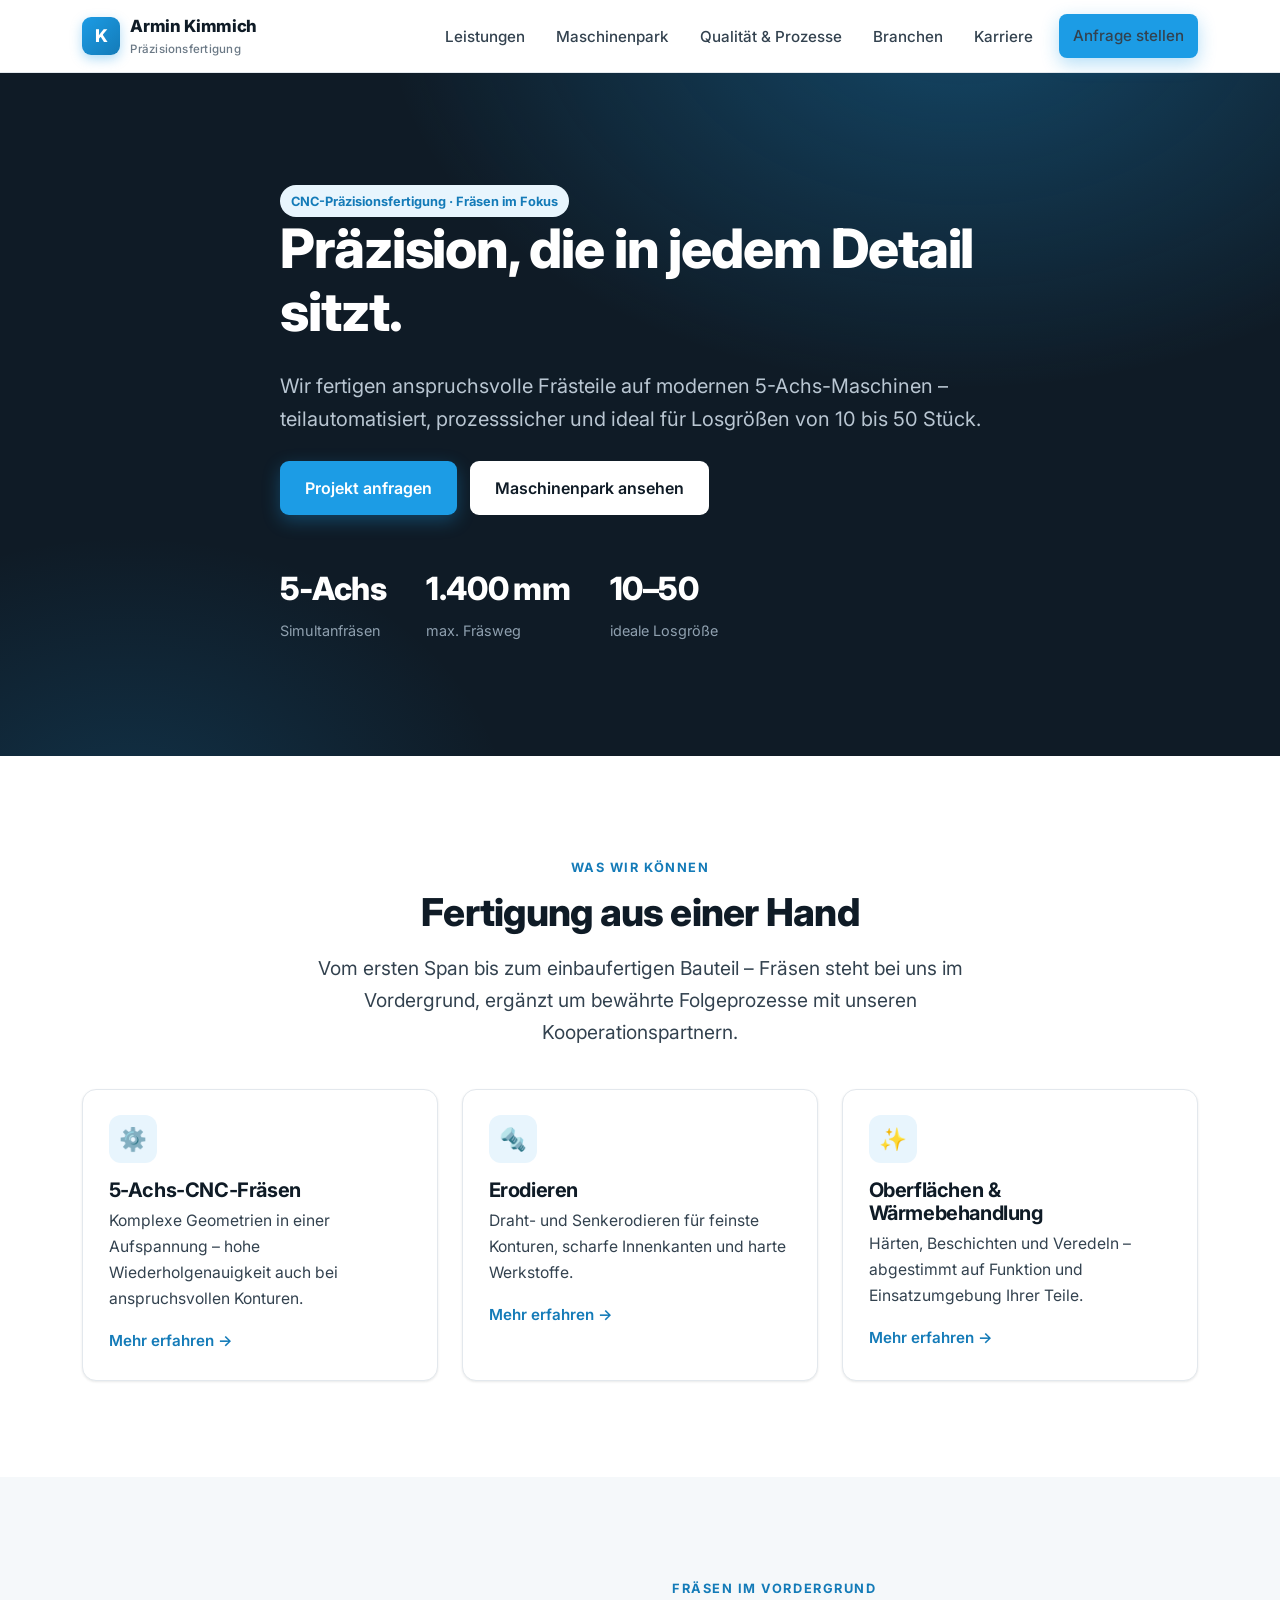
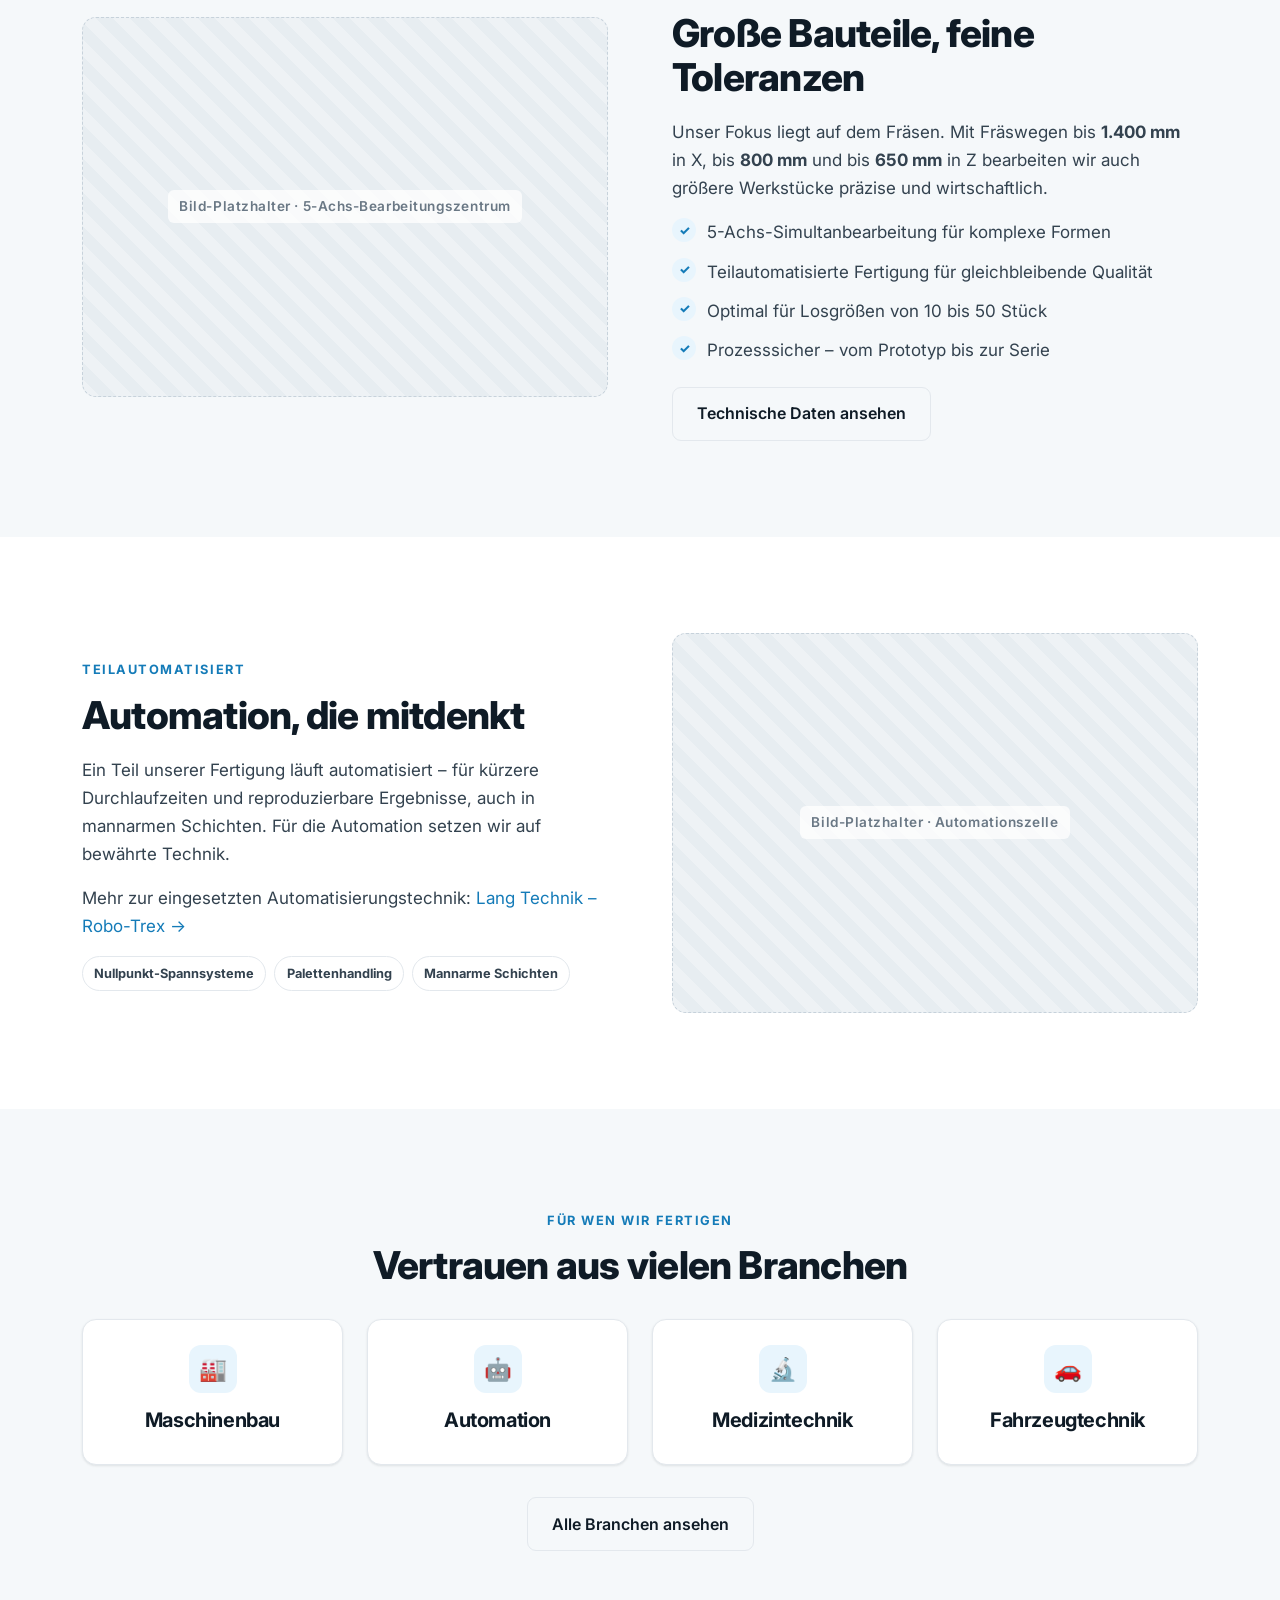
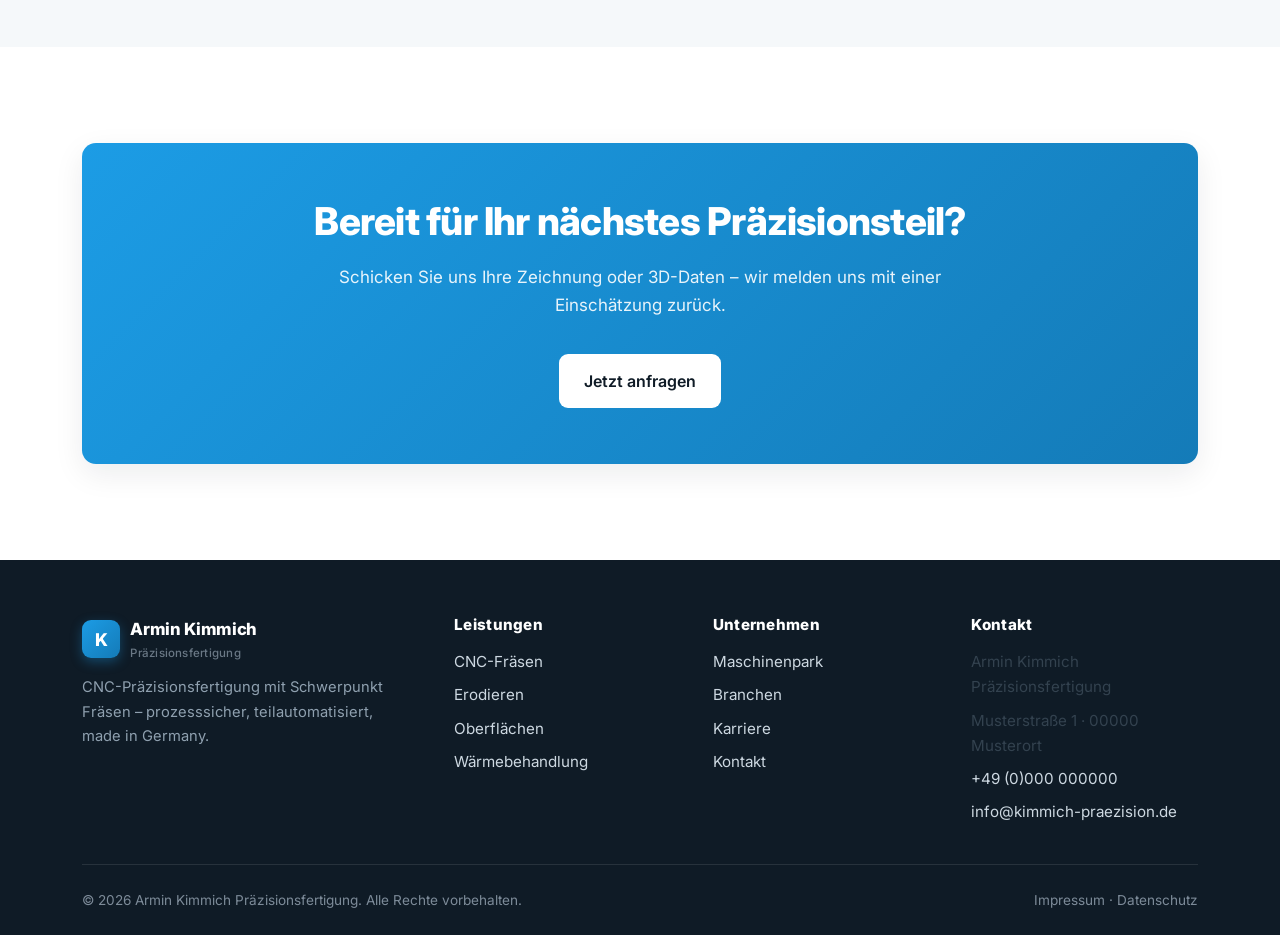
==== index.html @ 7bdef5e3 "Website Armin Kimmich Präzisionsfertigung: initiale statische Seite - 7 Seiten: Start, Leistungen, M" ====
<!DOCTYPE html>
<html lang="de">
<head>
  <meta charset="UTF-8" />
  <meta name="viewport" content="width=device-width, initial-scale=1" />
  <title>Armin Kimmich Präzisionsfertigung – CNC-Fräsen & Präzisionsteile</title>
  <meta name="description" content="Armin Kimmich Präzisionsfertigung: 5-Achs-CNC-Fräsen, Erodieren, Oberflächen- und Wärmebehandlung. Präzisionsteile in Losgrößen 10–50, teilautomatisiert gefertigt." />
  <link rel="icon" href="assets/favicon.svg" type="image/svg+xml" />
  <link rel="stylesheet" href="css/style.css" />
</head>
<body>
  <!-- HEADER -->
  <header class="site-header">
    <div class="container nav">
      <a class="brand" href="index.html">
        <span class="brand__mark">K</span>
        <span>Armin Kimmich
          <span class="brand__sub">Präzisionsfertigung</span>
        </span>
      </a>
      <button class="nav__toggle" aria-label="Menü" aria-expanded="false" aria-controls="nav-links">
        <span></span><span></span><span></span>
      </button>
      <ul class="nav__links" id="nav-links">
        <li><a href="leistungen.html">Leistungen</a></li>
        <li><a href="maschinenpark.html">Maschinenpark</a></li>
        <li><a href="qualitaet-prozesse.html">Qualität & Prozesse</a></li>
        <li><a href="branchen.html">Branchen</a></li>
        <li><a href="karriere.html">Karriere</a></li>
        <li class="nav__cta"><a class="btn btn--primary" href="kontakt.html">Anfrage stellen</a></li>
      </ul>
    </div>
  </header>

  <!-- HERO -->
  <section class="hero">
    <div class="container hero__inner">
      <span class="pill">CNC-Präzisionsfertigung · Fräsen im Fokus</span>
      <h1>Präzision, die in jedem Detail sitzt.</h1>
      <p>Wir fertigen anspruchsvolle Frästeile auf modernen 5-Achs-Maschinen –
         teilautomatisiert, prozesssicher und ideal für Losgrößen von 10 bis 50 Stück.</p>
      <div class="hero__actions">
        <a class="btn btn--primary" href="kontakt.html">Projekt anfragen</a>
        <a class="btn btn--light" href="maschinenpark.html">Maschinenpark ansehen</a>
      </div>
      <div class="hero__stats">
        <div class="hero__stat"><b>5-Achs</b><span>Simultanfräsen</span></div>
        <div class="hero__stat"><b>1.400&nbsp;mm</b><span>max. Fräsweg</span></div>
        <div class="hero__stat"><b>10–50</b><span>ideale Losgröße</span></div>
      </div>
    </div>
  </section>

  <!-- LEISTUNGEN -->
  <section class="section">
    <div class="container">
      <div class="center reveal">
        <span class="eyebrow">Was wir können</span>
        <h2>Fertigung aus einer Hand</h2>
        <p class="lead">Vom ersten Span bis zum einbaufertigen Bauteil – Fräsen steht bei uns
           im Vordergrund, ergänzt um bewährte Folgeprozesse mit unseren Kooperationspartnern.</p>
      </div>
      <div class="grid grid--3" style="margin-top:2.5rem">
        <article class="card reveal">
          <div class="card__icon">⚙️</div>
          <h3>5-Achs-CNC-Fräsen</h3>
          <p>Komplexe Geometrien in einer Aufspannung – hohe Wiederholgenauigkeit auch bei anspruchsvollen Konturen.</p>
          <a class="card__link" href="leistungen.html">Mehr erfahren →</a>
        </article>
        <article class="card reveal">
          <div class="card__icon">🔩</div>
          <h3>Erodieren</h3>
          <p>Draht- und Senkerodieren für feinste Konturen, scharfe Innenkanten und harte Werkstoffe.</p>
          <a class="card__link" href="leistungen.html">Mehr erfahren →</a>
        </article>
        <article class="card reveal">
          <div class="card__icon">✨</div>
          <h3>Oberflächen & Wärmebehandlung</h3>
          <p>Härten, Beschichten und Veredeln – abgestimmt auf Funktion und Einsatzumgebung Ihrer Teile.</p>
          <a class="card__link" href="qualitaet-prozesse.html">Mehr erfahren →</a>
        </article>
      </div>
    </div>
  </section>

  <!-- SPLIT: Fräsen im Fokus -->
  <section class="section section--soft">
    <div class="container split">
      <div class="split__media reveal">
        <div class="ph ph--tall"><span>Bild-Platzhalter · 5-Achs-Bearbeitungszentrum</span></div>
      </div>
      <div class="reveal">
        <span class="eyebrow">Fräsen im Vordergrund</span>
        <h2>Große Bauteile, feine Toleranzen</h2>
        <p>Unser Fokus liegt auf dem Fräsen. Mit Fräswegen bis <strong>1.400&nbsp;mm</strong> in X,
           bis <strong>800&nbsp;mm</strong> und bis <strong>650&nbsp;mm</strong> in Z bearbeiten wir
           auch größere Werkstücke präzise und wirtschaftlich.</p>
        <ul class="checklist">
          <li>5-Achs-Simultanbearbeitung für komplexe Formen</li>
          <li>Teilautomatisierte Fertigung für gleichbleibende Qualität</li>
          <li>Optimal für Losgrößen von 10 bis 50 Stück</li>
          <li>Prozesssicher – vom Prototyp bis zur Serie</li>
        </ul>
        <a class="btn btn--ghost" href="maschinenpark.html" style="margin-top:1.4rem">Technische Daten ansehen</a>
      </div>
    </div>
  </section>

  <!-- AUTOMATISIERUNG -->
  <section class="section">
    <div class="container split split--reverse">
      <div class="split__media reveal">
        <div class="ph ph--tall"><span>Bild-Platzhalter · Automationszelle</span></div>
      </div>
      <div class="reveal">
        <span class="eyebrow">Teilautomatisiert</span>
        <h2>Automation, die mitdenkt</h2>
        <p>Ein Teil unserer Fertigung läuft automatisiert – für kürzere Durchlaufzeiten und
           reproduzierbare Ergebnisse, auch in mannarmen Schichten. Für die Automation setzen wir
           auf bewährte Technik.</p>
        <p>Mehr zur eingesetzten Automatisierungstechnik:
           <a href="https://www.lang-technik.de/" target="_blank" rel="noopener">Lang Technik – Robo-Trex →</a></p>
        <div class="taglist">
          <span class="pill">Nullpunkt-Spannsysteme</span>
          <span class="pill">Palettenhandling</span>
          <span class="pill">Mannarme Schichten</span>
        </div>
      </div>
    </div>
  </section>

  <!-- BRANCHEN TEASER -->
  <section class="section section--soft">
    <div class="container">
      <div class="center reveal">
        <span class="eyebrow">Für wen wir fertigen</span>
        <h2>Vertrauen aus vielen Branchen</h2>
      </div>
      <div class="grid grid--4" style="margin-top:2rem">
        <div class="card reveal center"><div class="card__icon" style="margin-inline:auto">🏭</div><h3>Maschinenbau</h3></div>
        <div class="card reveal center"><div class="card__icon" style="margin-inline:auto">🤖</div><h3>Automation</h3></div>
        <div class="card reveal center"><div class="card__icon" style="margin-inline:auto">🔬</div><h3>Medizintechnik</h3></div>
        <div class="card reveal center"><div class="card__icon" style="margin-inline:auto">🚗</div><h3>Fahrzeugtechnik</h3></div>
      </div>
      <div class="center" style="margin-top:2rem">
        <a class="btn btn--ghost" href="branchen.html">Alle Branchen ansehen</a>
      </div>
    </div>
  </section>

  <!-- CTA -->
  <section class="section">
    <div class="container">
      <div class="cta reveal">
        <h2>Bereit für Ihr nächstes Präzisionsteil?</h2>
        <p>Schicken Sie uns Ihre Zeichnung oder 3D-Daten – wir melden uns mit einer Einschätzung zurück.</p>
        <a class="btn btn--light" href="kontakt.html">Jetzt anfragen</a>
      </div>
    </div>
  </section>

  <!-- FOOTER -->
  <footer class="site-footer">
    <div class="container">
      <div class="footer__grid">
        <div class="footer__brand">
          <a class="brand" href="index.html">
            <span class="brand__mark">K</span>
            <span>Armin Kimmich<span class="brand__sub">Präzisionsfertigung</span></span>
          </a>
          <p>CNC-Präzisionsfertigung mit Schwerpunkt Fräsen – prozesssicher, teilautomatisiert, made in Germany.</p>
        </div>
        <div>
          <h4>Leistungen</h4>
          <ul>
            <li><a href="leistungen.html">CNC-Fräsen</a></li>
            <li><a href="leistungen.html">Erodieren</a></li>
            <li><a href="qualitaet-prozesse.html">Oberflächen</a></li>
            <li><a href="qualitaet-prozesse.html">Wärmebehandlung</a></li>
          </ul>
        </div>
        <div>
          <h4>Unternehmen</h4>
          <ul>
            <li><a href="maschinenpark.html">Maschinenpark</a></li>
            <li><a href="branchen.html">Branchen</a></li>
            <li><a href="karriere.html">Karriere</a></li>
            <li><a href="kontakt.html">Kontakt</a></li>
          </ul>
        </div>
        <div>
          <h4>Kontakt</h4>
          <ul>
            <li>Armin Kimmich Präzisionsfertigung</li>
            <li>Musterstraße 1 · 00000 Musterort</li>
            <li><a href="tel:+490000000000">+49 (0)000 000000</a></li>
            <li><a href="mailto:info@kimmich-praezision.de">info@kimmich-praezision.de</a></li>
          </ul>
        </div>
      </div>
      <div class="footer__bottom">
        <span>© <span data-year>2026</span> Armin Kimmich Präzisionsfertigung. Alle Rechte vorbehalten.</span>
        <span><a href="#">Impressum</a> · <a href="#">Datenschutz</a></span>
      </div>
    </div>
  </footer>

  <script src="js/main.js"></script>
</body>
</html>
---- css/style.css ----
/* ==========================================================================
   Armin Kimmich Präzisionsfertigung – Design System
   Schrift: Inter · Akzent: #1c9ce5
   ========================================================================== */

/* ---- Fonts (Inter, self-hosted fallback to system) ---------------------- */
@import url('https://fonts.googleapis.com/css2?family=Inter:wght@400;500;600;700;800&display=swap');

/* ---- Design Tokens ------------------------------------------------------ */
:root {
  --accent: #1c9ce5;
  --accent-dark: #147bb8;
  --accent-light: #e8f5fd;

  --ink: #0f1b26;
  --ink-2: #33424f;
  --muted: #6a7885;
  --line: #e3e8ed;
  --bg: #ffffff;
  --bg-soft: #f5f8fa;
  --bg-dark: #0f1b26;

  --radius: 14px;
  --radius-sm: 9px;
  --shadow-sm: 0 1px 3px rgba(15, 27, 38, .06), 0 1px 2px rgba(15, 27, 38, .04);
  --shadow: 0 10px 30px rgba(15, 27, 38, .08);
  --shadow-lg: 0 24px 60px rgba(15, 27, 38, .12);

  --container: 1180px;
  --gap: clamp(1rem, 3vw, 2rem);

  --font: 'Inter', -apple-system, BlinkMacSystemFont, 'Segoe UI', Roboto, Helvetica, Arial, sans-serif;
}

/* ---- Reset -------------------------------------------------------------- */
*, *::before, *::after { box-sizing: border-box; }
html { scroll-behavior: smooth; -webkit-text-size-adjust: 100%; }
body {
  margin: 0;
  font-family: var(--font);
  color: var(--ink);
  background: var(--bg);
  line-height: 1.65;
  font-size: 17px;
  -webkit-font-smoothing: antialiased;
  text-rendering: optimizeLegibility;
}
img { max-width: 100%; display: block; }
a { color: var(--accent-dark); text-decoration: none; }
a:hover { text-decoration: underline; }
h1, h2, h3, h4 { line-height: 1.15; color: var(--ink); font-weight: 800; letter-spacing: -.02em; margin: 0 0 .5em; }
h1 { font-size: clamp(2.1rem, 5vw, 3.4rem); }
h2 { font-size: clamp(1.6rem, 3.5vw, 2.4rem); }
h3 { font-size: 1.25rem; font-weight: 700; }
p { margin: 0 0 1rem; color: var(--ink-2); }
ul, ol { color: var(--ink-2); }

/* ---- Layout helpers ----------------------------------------------------- */
.container { width: 100%; max-width: var(--container); margin-inline: auto; padding-inline: var(--gap); }
.section { padding: clamp(3.5rem, 8vw, 6rem) 0; }
.section--soft { background: var(--bg-soft); }
.section--dark { background: var(--bg-dark); color: #dbe4ec; }
.section--dark h1, .section--dark h2, .section--dark h3 { color: #fff; }
.section--dark p { color: #a9b7c4; }

.eyebrow {
  display: inline-block;
  font-size: .8rem;
  font-weight: 700;
  letter-spacing: .12em;
  text-transform: uppercase;
  color: var(--accent-dark);
  margin-bottom: .75rem;
}
.section--dark .eyebrow { color: var(--accent); }

.lead { font-size: 1.2rem; color: var(--ink-2); max-width: 60ch; }
.center { text-align: center; }
.center .lead { margin-inline: auto; }
.mt-0 { margin-top: 0; } .mb-0 { margin-bottom: 0; }

/* ---- Buttons ------------------------------------------------------------ */
.btn {
  display: inline-flex; align-items: center; gap: .5rem;
  font-weight: 600; font-size: 1rem;
  padding: .8rem 1.5rem; border-radius: var(--radius-sm);
  border: 1.5px solid transparent; cursor: pointer;
  transition: transform .15s ease, box-shadow .2s ease, background .2s ease;
  text-decoration: none;
}
.btn:hover { text-decoration: none; transform: translateY(-1px); }
.btn--primary { background: var(--accent); color: #fff; box-shadow: 0 6px 18px rgba(28,156,229,.32); }
.btn--primary:hover { background: var(--accent-dark); color: #fff; }
.btn--ghost { background: transparent; color: var(--ink); border-color: var(--line); }
.btn--ghost:hover { border-color: var(--accent); color: var(--accent-dark); }
.btn--light { background: #fff; color: var(--ink); }
.btn--light:hover { background: var(--accent-light); color: var(--accent-dark); }

/* ---- Header / Nav ------------------------------------------------------- */
.site-header {
  position: sticky; top: 0; z-index: 50;
  background: rgba(255,255,255,.88);
  backdrop-filter: saturate(180%) blur(12px);
  border-bottom: 1px solid var(--line);
}
.nav { display: flex; align-items: center; justify-content: space-between; height: 72px; }
.brand { display: flex; align-items: center; gap: .65rem; font-weight: 800; font-size: 1.05rem; color: var(--ink); letter-spacing: -.02em; }
.brand:hover { text-decoration: none; }
.brand__mark {
  width: 38px; height: 38px; border-radius: 9px;
  background: linear-gradient(135deg, var(--accent), var(--accent-dark));
  display: grid; place-items: center; color: #fff; font-weight: 800; font-size: 1.1rem;
  box-shadow: 0 4px 12px rgba(28,156,229,.35);
}
.brand__sub { display: block; font-size: .72rem; font-weight: 500; color: var(--muted); letter-spacing: .02em; }

.nav__links { display: flex; align-items: center; gap: .35rem; list-style: none; margin: 0; padding: 0; }
.nav__links a {
  color: var(--ink-2); font-weight: 500; font-size: .95rem;
  padding: .5rem .8rem; border-radius: 8px; transition: background .15s, color .15s;
}
.nav__links a:hover, .nav__links a.is-active { color: var(--accent-dark); background: var(--accent-light); text-decoration: none; }
.nav__cta { margin-left: .5rem; }

.nav__toggle {
  display: none; background: none; border: 0; cursor: pointer; padding: .5rem;
  width: 44px; height: 44px; border-radius: 8px;
}
.nav__toggle span { display: block; width: 22px; height: 2px; background: var(--ink); margin: 4px auto; transition: .25s; border-radius: 2px; }
.nav__toggle[aria-expanded="true"] span:nth-child(1) { transform: translateY(6px) rotate(45deg); }
.nav__toggle[aria-expanded="true"] span:nth-child(2) { opacity: 0; }
.nav__toggle[aria-expanded="true"] span:nth-child(3) { transform: translateY(-6px) rotate(-45deg); }

@media (max-width: 900px) {
  .nav__toggle { display: block; }
  .nav__links {
    position: absolute; top: 72px; left: 0; right: 0;
    flex-direction: column; align-items: stretch; gap: .1rem;
    background: #fff; border-bottom: 1px solid var(--line);
    padding: .75rem var(--gap) 1.25rem;
    box-shadow: var(--shadow);
    transform: translateY(-8px); opacity: 0; pointer-events: none; transition: .2s;
  }
  .nav__links.is-open { transform: none; opacity: 1; pointer-events: auto; }
  .nav__links a { padding: .8rem .8rem; font-size: 1.05rem; }
  .nav__cta { margin: .5rem 0 0; }
  .nav__cta .btn { width: 100%; justify-content: center; }
}

/* ---- Hero --------------------------------------------------------------- */
.hero { position: relative; overflow: hidden; background: var(--bg-dark); color: #fff; }
.hero::before {
  content: ""; position: absolute; inset: 0;
  background:
    radial-gradient(60rem 40rem at 75% -10%, rgba(28,156,229,.35), transparent 60%),
    radial-gradient(40rem 30rem at 10% 110%, rgba(28,156,229,.18), transparent 60%);
}
.hero__inner { position: relative; padding: clamp(4rem, 10vw, 7rem) 0; max-width: 720px; }
.hero h1 { color: #fff; }
.hero p { color: #b9c6d2; font-size: 1.25rem; }
.hero__actions { display: flex; flex-wrap: wrap; gap: .8rem; margin-top: 1.6rem; }
.hero__stats { display: flex; flex-wrap: wrap; gap: 2.5rem; margin-top: 3rem; }
.hero__stat b { display: block; font-size: 2rem; color: #fff; font-weight: 800; letter-spacing: -.02em; }
.hero__stat span { color: #8fa0af; font-size: .9rem; }

/* ---- Grid & Cards ------------------------------------------------------- */
.grid { display: grid; gap: 1.5rem; }
.grid--2 { grid-template-columns: repeat(2, 1fr); }
.grid--3 { grid-template-columns: repeat(3, 1fr); }
.grid--4 { grid-template-columns: repeat(4, 1fr); }
@media (max-width: 900px) { .grid--3, .grid--4 { grid-template-columns: repeat(2, 1fr); } }
@media (max-width: 620px) { .grid--2, .grid--3, .grid--4 { grid-template-columns: 1fr; } }

.card {
  background: #fff; border: 1px solid var(--line); border-radius: var(--radius);
  padding: 1.6rem; box-shadow: var(--shadow-sm);
  transition: transform .18s ease, box-shadow .2s ease, border-color .2s;
}
.card:hover { transform: translateY(-3px); box-shadow: var(--shadow); border-color: #d3dbe2; }
.card__icon {
  width: 48px; height: 48px; border-radius: 12px; margin-bottom: 1rem;
  background: var(--accent-light); color: var(--accent-dark);
  display: grid; place-items: center; font-size: 1.4rem;
}
.card h3 { margin-bottom: .4rem; }
.card p { margin-bottom: 0; font-size: .98rem; }
.card__link { display: inline-flex; align-items: center; gap: .35rem; margin-top: 1rem; font-weight: 600; font-size: .95rem; }

/* ---- Feature split ------------------------------------------------------ */
.split { display: grid; grid-template-columns: 1fr 1fr; gap: clamp(2rem, 5vw, 4rem); align-items: center; }
.split--reverse .split__media { order: 2; }
@media (max-width: 820px) { .split { grid-template-columns: 1fr; } .split--reverse .split__media { order: 0; } }

/* ---- Media placeholder (.ph) ------------------------------------------- */
.ph {
  position: relative; border-radius: var(--radius); overflow: hidden;
  background:
    repeating-linear-gradient(45deg, #eef2f5 0 12px, #e7edf1 12px 24px);
  border: 1px dashed #c7d2db;
  display: grid; place-items: center; min-height: 260px; color: var(--muted);
  font-size: .85rem; font-weight: 600; letter-spacing: .04em; text-align: center;
}
.ph--tall { min-height: 380px; }
.ph--wide { aspect-ratio: 16/9; min-height: 0; }
.ph span { background: rgba(255,255,255,.75); padding: .35rem .7rem; border-radius: 6px; }

/* ---- Spec table --------------------------------------------------------- */
.spec {
  width: 100%; border-collapse: collapse; background: #fff;
  border: 1px solid var(--line); border-radius: var(--radius); overflow: hidden;
  box-shadow: var(--shadow-sm);
}
.spec th, .spec td { text-align: left; padding: .95rem 1.2rem; border-bottom: 1px solid var(--line); }
.spec tr:last-child td { border-bottom: 0; }
.spec th { background: var(--bg-soft); font-weight: 700; color: var(--ink); width: 45%; }
.spec td { color: var(--ink-2); font-variant-numeric: tabular-nums; }

/* ---- Process steps ------------------------------------------------------ */
.steps { counter-reset: step; display: grid; gap: 1.2rem; }
.step {
  display: grid; grid-template-columns: auto 1fr; gap: 1.2rem; align-items: start;
  background: #fff; border: 1px solid var(--line); border-radius: var(--radius);
  padding: 1.4rem 1.6rem; box-shadow: var(--shadow-sm);
}
.step__num {
  counter-increment: step; width: 44px; height: 44px; border-radius: 50%;
  background: var(--accent); color: #fff; font-weight: 800; display: grid; place-items: center;
}
.step__num::before { content: counter(step, decimal-leading-zero); }
.step h3 { margin-bottom: .25rem; }
.step p { margin: 0; font-size: .98rem; }

/* ---- Badge / pill ------------------------------------------------------- */
.pill {
  display: inline-flex; align-items: center; gap: .4rem;
  background: var(--accent-light); color: var(--accent-dark);
  font-size: .8rem; font-weight: 700; padding: .35rem .7rem; border-radius: 999px;
}
.taglist { display: flex; flex-wrap: wrap; gap: .5rem; margin-top: 1rem; }
.taglist .pill { background: #fff; border: 1px solid var(--line); color: var(--ink-2); }

/* ---- CTA banner --------------------------------------------------------- */
.cta {
  background: linear-gradient(135deg, var(--accent), var(--accent-dark));
  color: #fff; border-radius: var(--radius); padding: clamp(2.2rem, 5vw, 3.5rem);
  text-align: center; box-shadow: var(--shadow);
}
.cta h2 { color: #fff; }
.cta p { color: rgba(255,255,255,.9); max-width: 55ch; margin-inline: auto; }
.cta .btn { margin-top: 1.2rem; }

/* ---- Forms -------------------------------------------------------------- */
.form { display: grid; gap: 1.1rem; }
.form__row { display: grid; grid-template-columns: 1fr 1fr; gap: 1.1rem; }
@media (max-width: 620px) { .form__row { grid-template-columns: 1fr; } }
.field { display: grid; gap: .4rem; }
.field label { font-weight: 600; font-size: .92rem; color: var(--ink); }
.field input, .field select, .field textarea {
  font: inherit; font-size: 1rem; color: var(--ink);
  padding: .8rem .9rem; border: 1.5px solid var(--line); border-radius: var(--radius-sm);
  background: #fff; transition: border-color .15s, box-shadow .15s; width: 100%;
}
.field textarea { resize: vertical; min-height: 130px; }
.field input:focus, .field select:focus, .field textarea:focus {
  outline: none; border-color: var(--accent); box-shadow: 0 0 0 3px rgba(28,156,229,.15);
}
.form__note { font-size: .85rem; color: var(--muted); }

/* ---- Contact info list -------------------------------------------------- */
.info { display: grid; gap: 1.3rem; }
.info__item { display: grid; grid-template-columns: auto 1fr; gap: 1rem; align-items: start; }
.info__item .card__icon { margin: 0; }
.info__item b { display: block; color: var(--ink); }
.info__item span { color: var(--ink-2); }

/* ---- Footer ------------------------------------------------------------- */
.site-footer { background: var(--bg-dark); color: #a9b7c4; padding: 3.5rem 0 1.5rem; }
.site-footer a { color: #cdd8e1; }
.site-footer a:hover { color: #fff; }
.footer__grid { display: grid; grid-template-columns: 1.5fr 1fr 1fr 1fr; gap: 2rem; }
@media (max-width: 820px) { .footer__grid { grid-template-columns: 1fr 1fr; } }
@media (max-width: 520px) { .footer__grid { grid-template-columns: 1fr; } }
.footer__grid h4 { color: #fff; font-size: .95rem; margin-bottom: 1rem; letter-spacing: .02em; }
.footer__grid ul { list-style: none; padding: 0; margin: 0; display: grid; gap: .5rem; font-size: .95rem; }
.footer__brand .brand { color: #fff; margin-bottom: .8rem; }
.footer__brand p { color: #8fa0af; font-size: .92rem; max-width: 34ch; }
.footer__bottom {
  margin-top: 2.5rem; padding-top: 1.5rem; border-top: 1px solid rgba(255,255,255,.1);
  display: flex; flex-wrap: wrap; gap: .5rem 1.5rem; justify-content: space-between;
  font-size: .85rem; color: #7d8b99;
}
.footer__bottom a { color: #7d8b99; }

/* ---- Reveal on scroll (nur wenn JS aktiv; sonst immer sichtbar) --------- */
.js .reveal { opacity: 0; transform: translateY(16px); transition: opacity .6s ease, transform .6s ease; }
.js .reveal.is-visible { opacity: 1; transform: none; }
@media (prefers-reduced-motion: reduce) {
  .js .reveal { opacity: 1; transform: none; transition: none; }
  html { scroll-behavior: auto; }
}

/* ---- Page hero (inner pages) ------------------------------------------- */
.page-hero { background: var(--bg-dark); color: #fff; position: relative; overflow: hidden; }
.page-hero::before {
  content: ""; position: absolute; inset: 0;
  background: radial-gradient(50rem 30rem at 80% -20%, rgba(28,156,229,.3), transparent 60%);
}
.page-hero__inner { position: relative; padding: clamp(3rem, 7vw, 5rem) 0; max-width: 720px; }
.page-hero h1 { color: #fff; }
.page-hero p { color: #b9c6d2; font-size: 1.15rem; margin-bottom: 0; }
.breadcrumb { font-size: .85rem; color: #8fa0af; margin-bottom: 1rem; }
.breadcrumb a { color: var(--accent); }

/* ---- Utility ------------------------------------------------------------ */
.stack > * + * { margin-top: 1rem; }
.checklist { list-style: none; padding: 0; margin: 1rem 0 0; display: grid; gap: .7rem; }
.checklist li { display: grid; grid-template-columns: auto 1fr; gap: .7rem; align-items: start; color: var(--ink-2); }
.checklist li::before {
  content: "✓"; color: var(--accent-dark); font-weight: 800;
  background: var(--accent-light); width: 24px; height: 24px; border-radius: 50%;
  display: grid; place-items: center; font-size: .8rem;
}
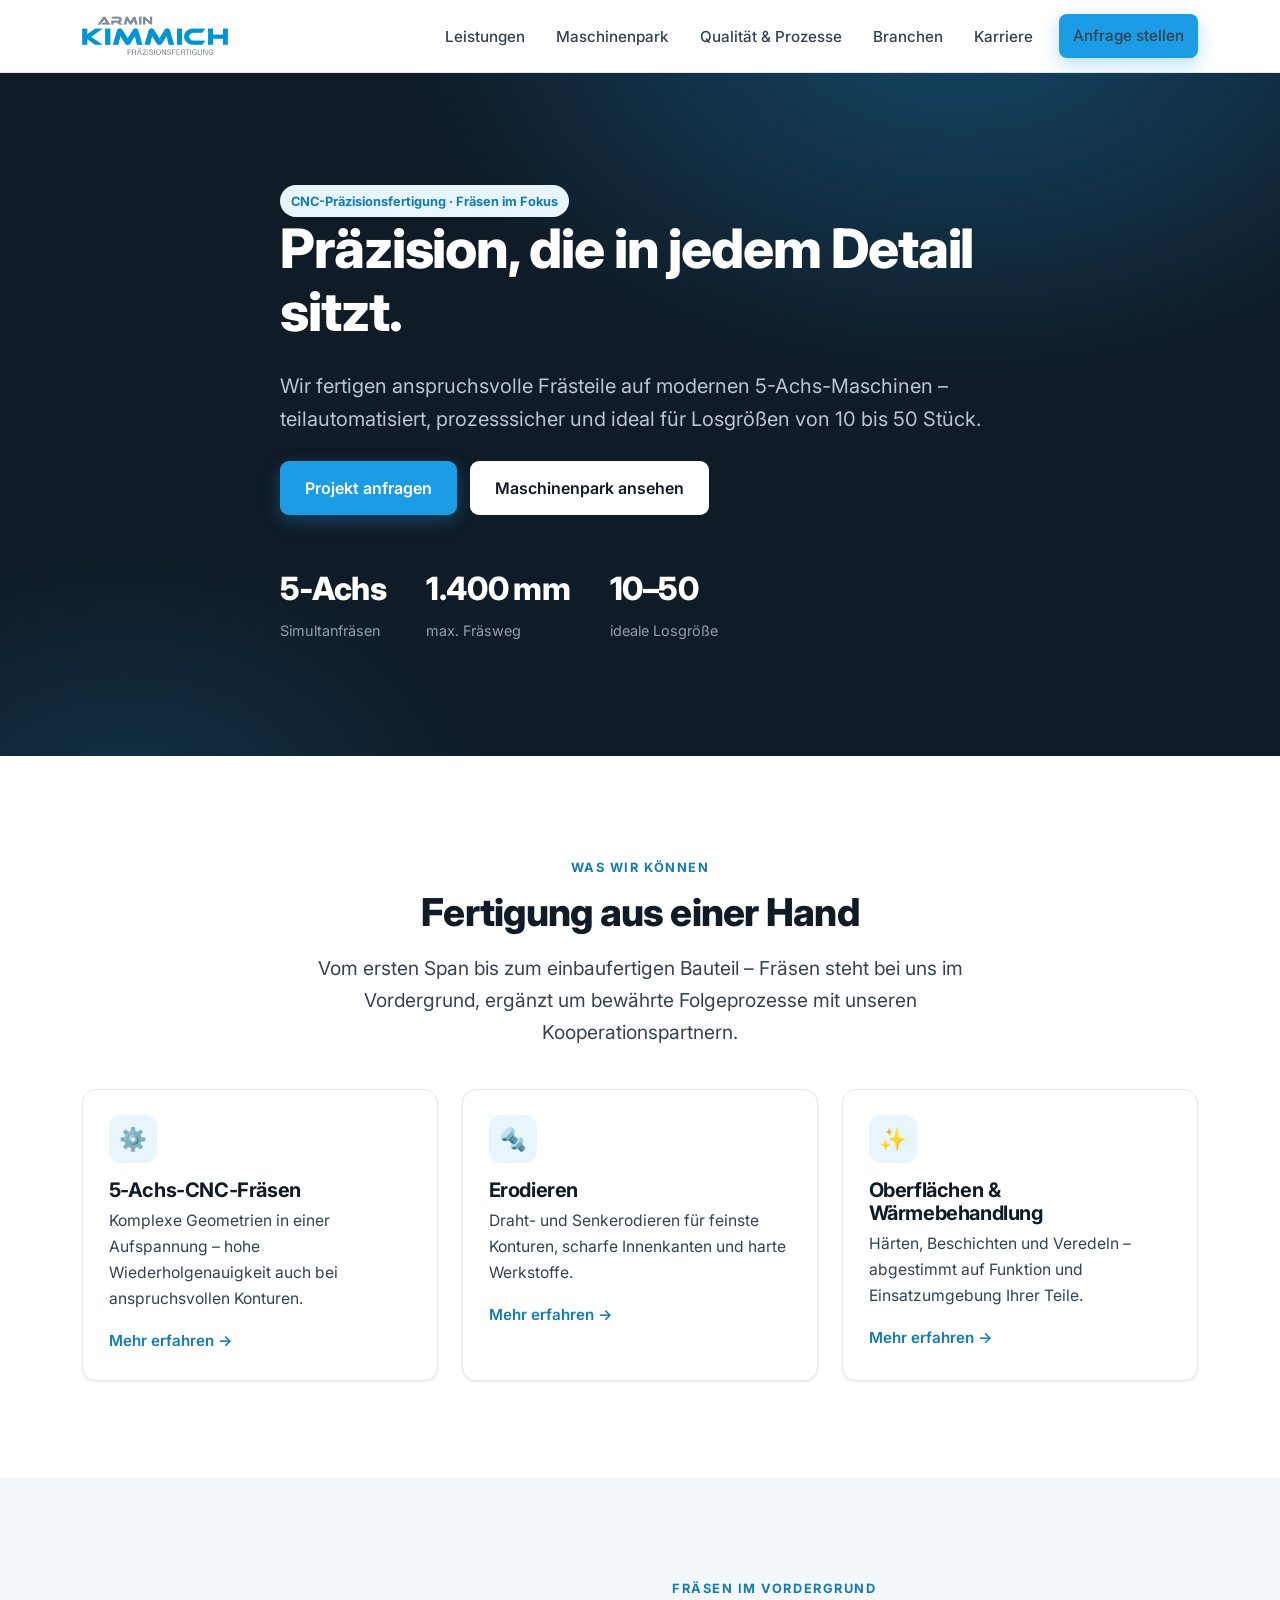
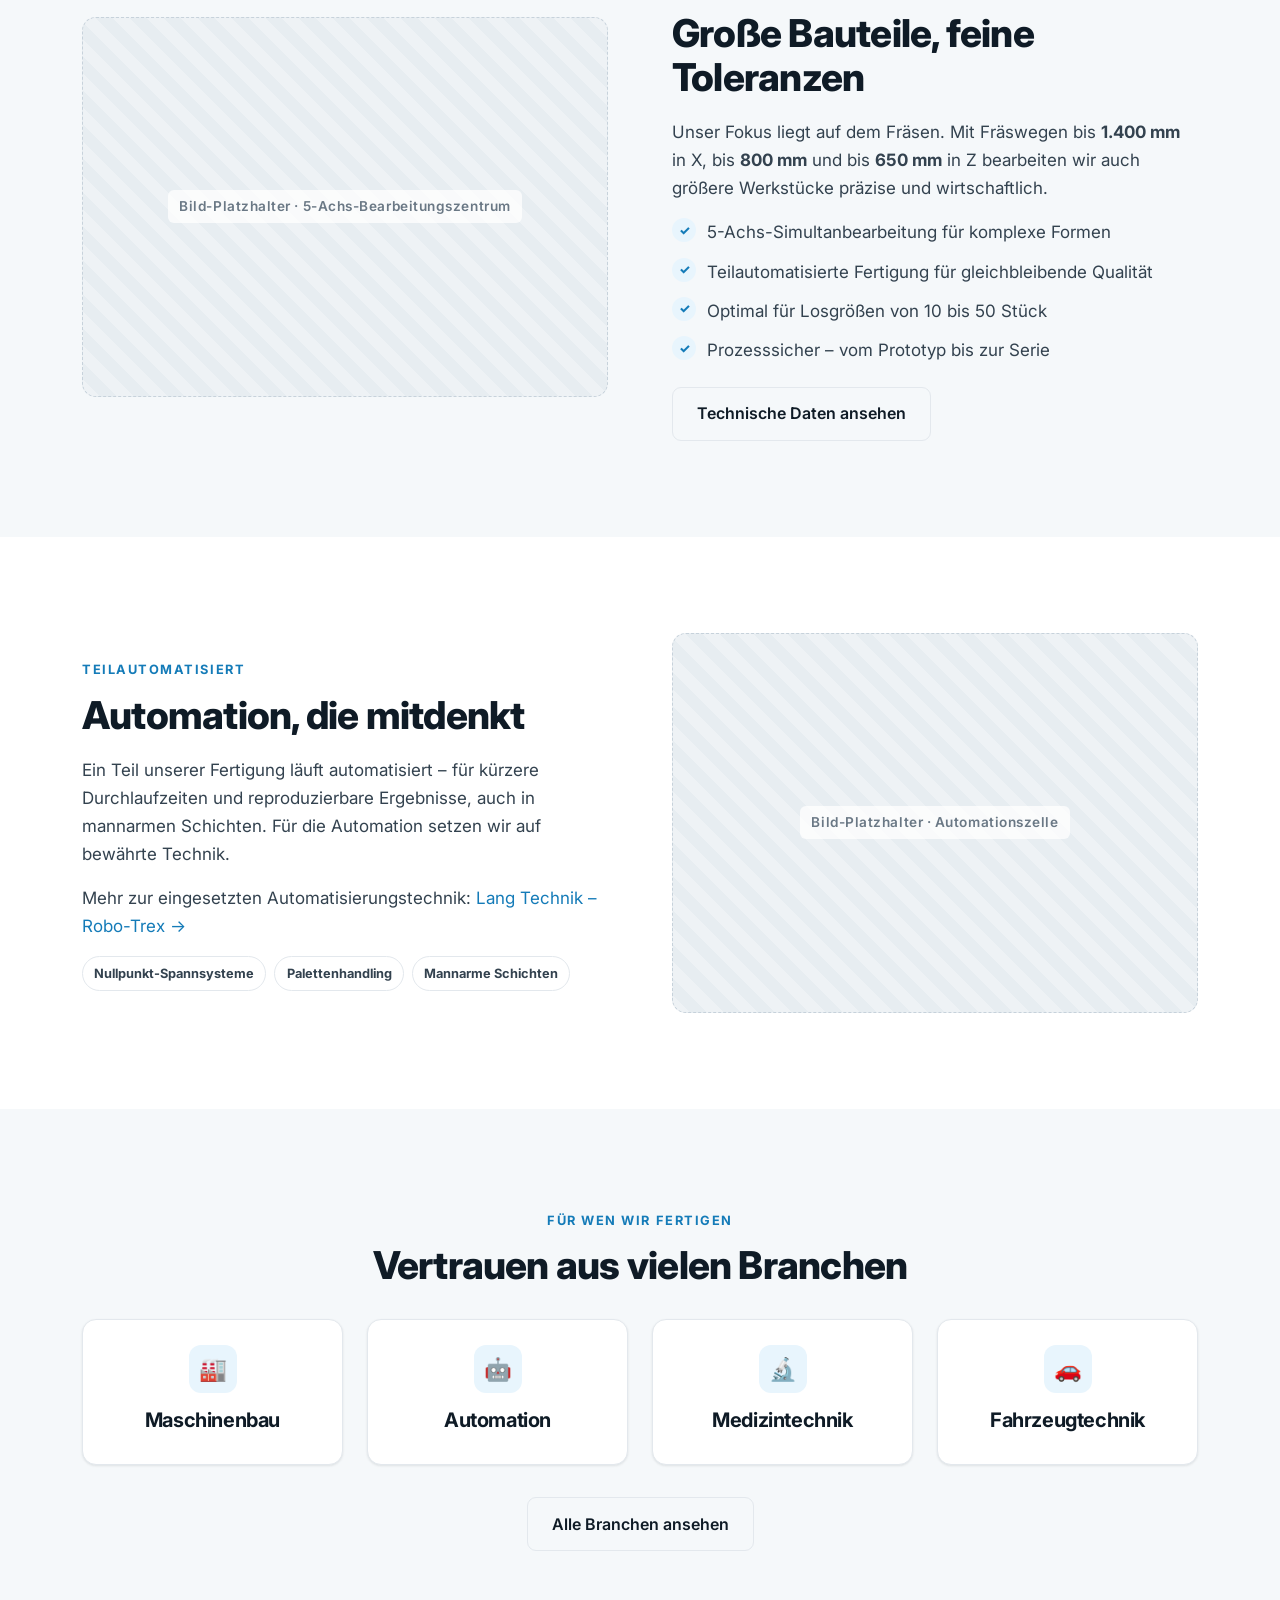
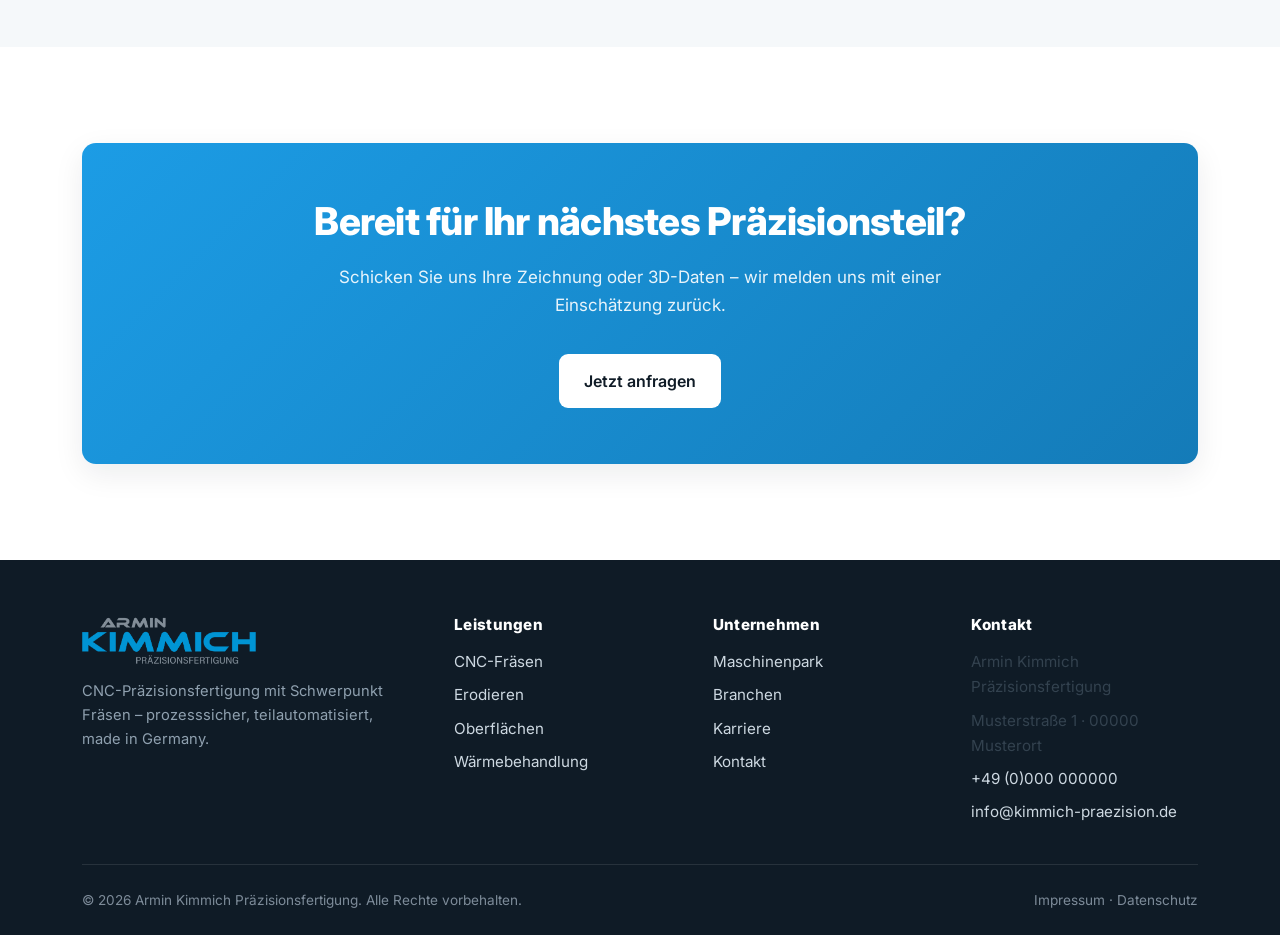
==== commit 1a88314a: "Logo in Header und Footer aller Seiten einbinden - Web-Logo (logo_kimmich_transparent_web_567x162pix" ====
--- a/index.html
+++ b/index.html
@@ -12,12 +12,7 @@
   <!-- HEADER -->
   <header class="site-header">
     <div class="container nav">
-      <a class="brand" href="index.html">
-        <span class="brand__mark">K</span>
-        <span>Armin Kimmich
-          <span class="brand__sub">Präzisionsfertigung</span>
-        </span>
-      </a>
+      <a class="brand" href="index.html"><img class="brand__logo" src="logo_kimmich_transparent_web_567x162pixel.png" alt="Armin Kimmich Präzisionsfertigung" width="567" height="162" /></a>
       <button class="nav__toggle" aria-label="Menü" aria-expanded="false" aria-controls="nav-links">
         <span></span><span></span><span></span>
       </button>
@@ -164,10 +159,7 @@
     <div class="container">
       <div class="footer__grid">
         <div class="footer__brand">
-          <a class="brand" href="index.html">
-            <span class="brand__mark">K</span>
-            <span>Armin Kimmich<span class="brand__sub">Präzisionsfertigung</span></span>
-          </a>
+          <a class="brand" href="index.html"><img class="brand__logo" src="logo_kimmich_transparent_web_567x162pixel.png" alt="Armin Kimmich Präzisionsfertigung" width="567" height="162" /></a>
           <p>CNC-Präzisionsfertigung mit Schwerpunkt Fräsen – prozesssicher, teilautomatisiert, made in Germany.</p>
         </div>
         <div>
--- a/css/style.css
+++ b/css/style.css
@@ -113,6 +113,10 @@
   box-shadow: 0 4px 12px rgba(28,156,229,.35);
 }
 .brand__sub { display: block; font-size: .72rem; font-weight: 500; color: var(--muted); letter-spacing: .02em; }
+.brand__logo { height: 42px; width: auto; display: block; }
+@media (max-width: 900px) { .brand__logo { height: 34px; } }
+.site-footer .brand { margin-bottom: .8rem; }
+.site-footer .brand__logo { height: 50px; }
 
 .nav__links { display: flex; align-items: center; gap: .35rem; list-style: none; margin: 0; padding: 0; }
 .nav__links a {
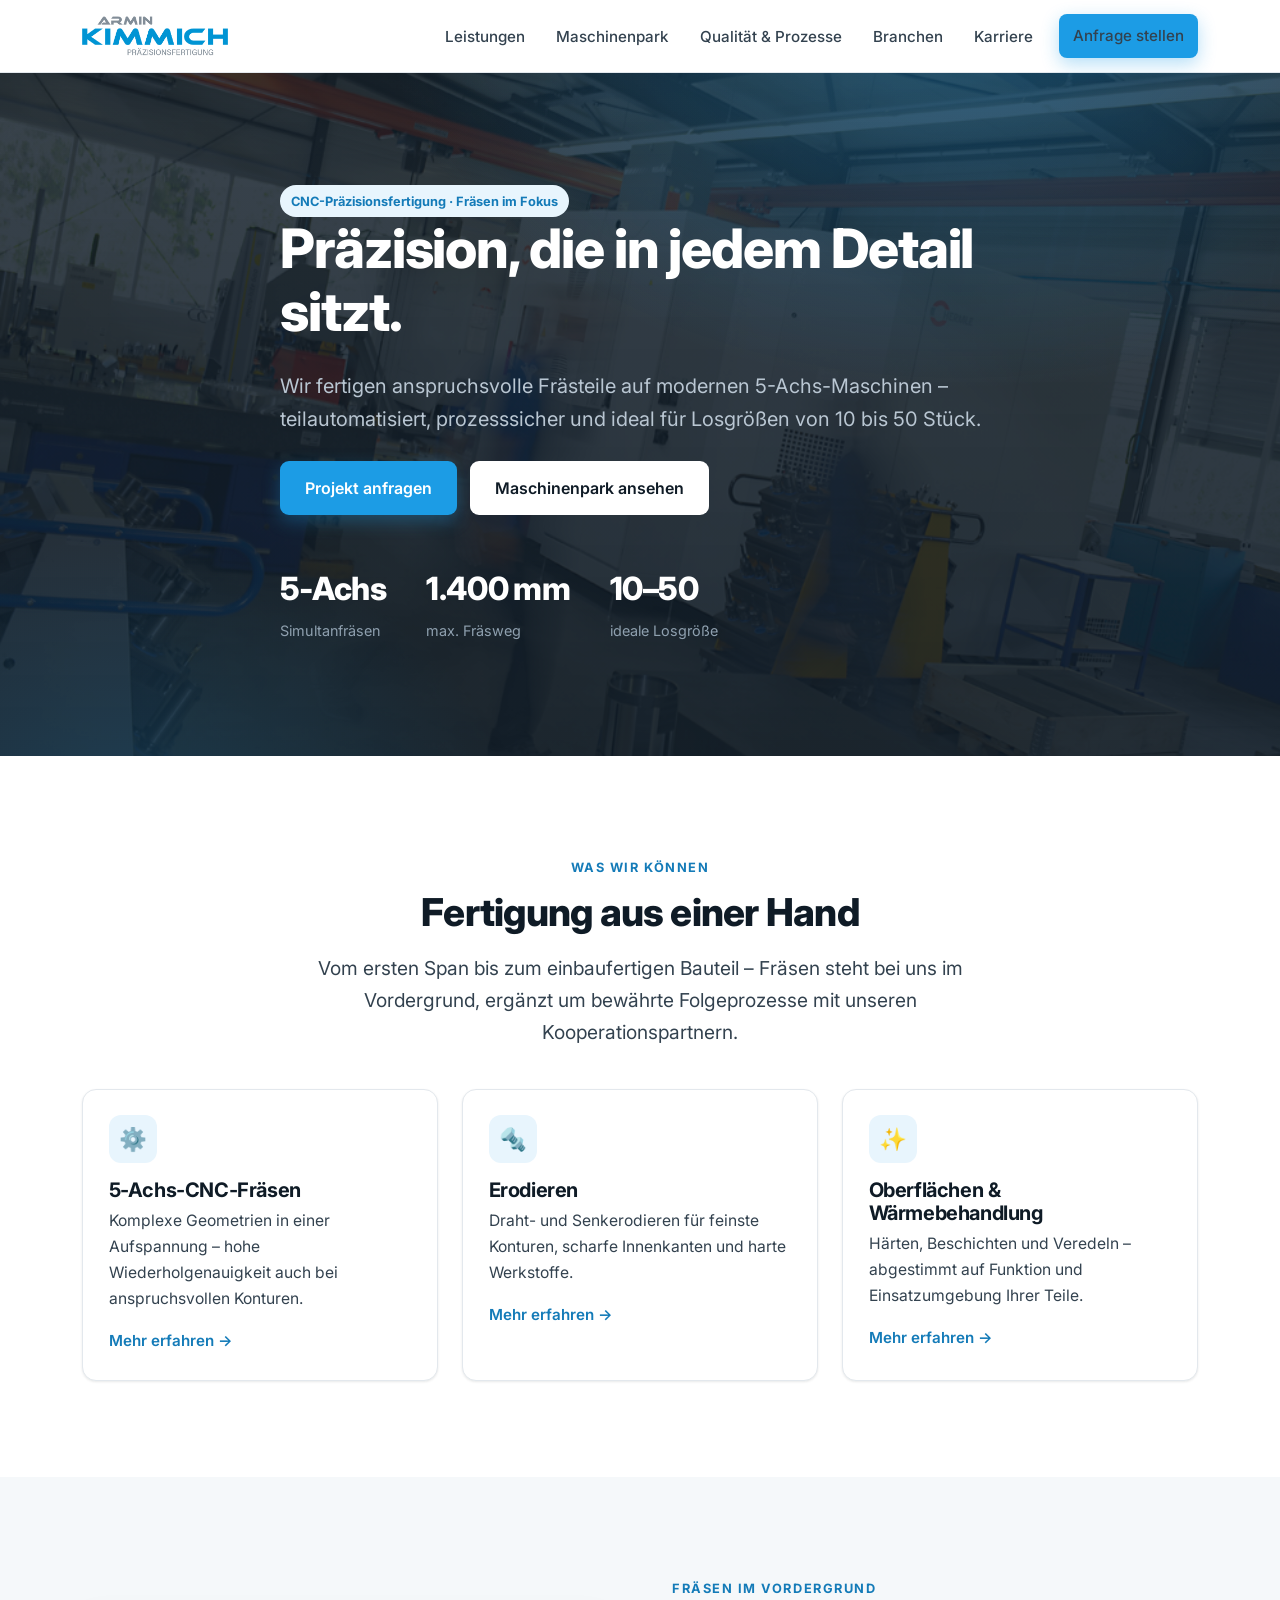
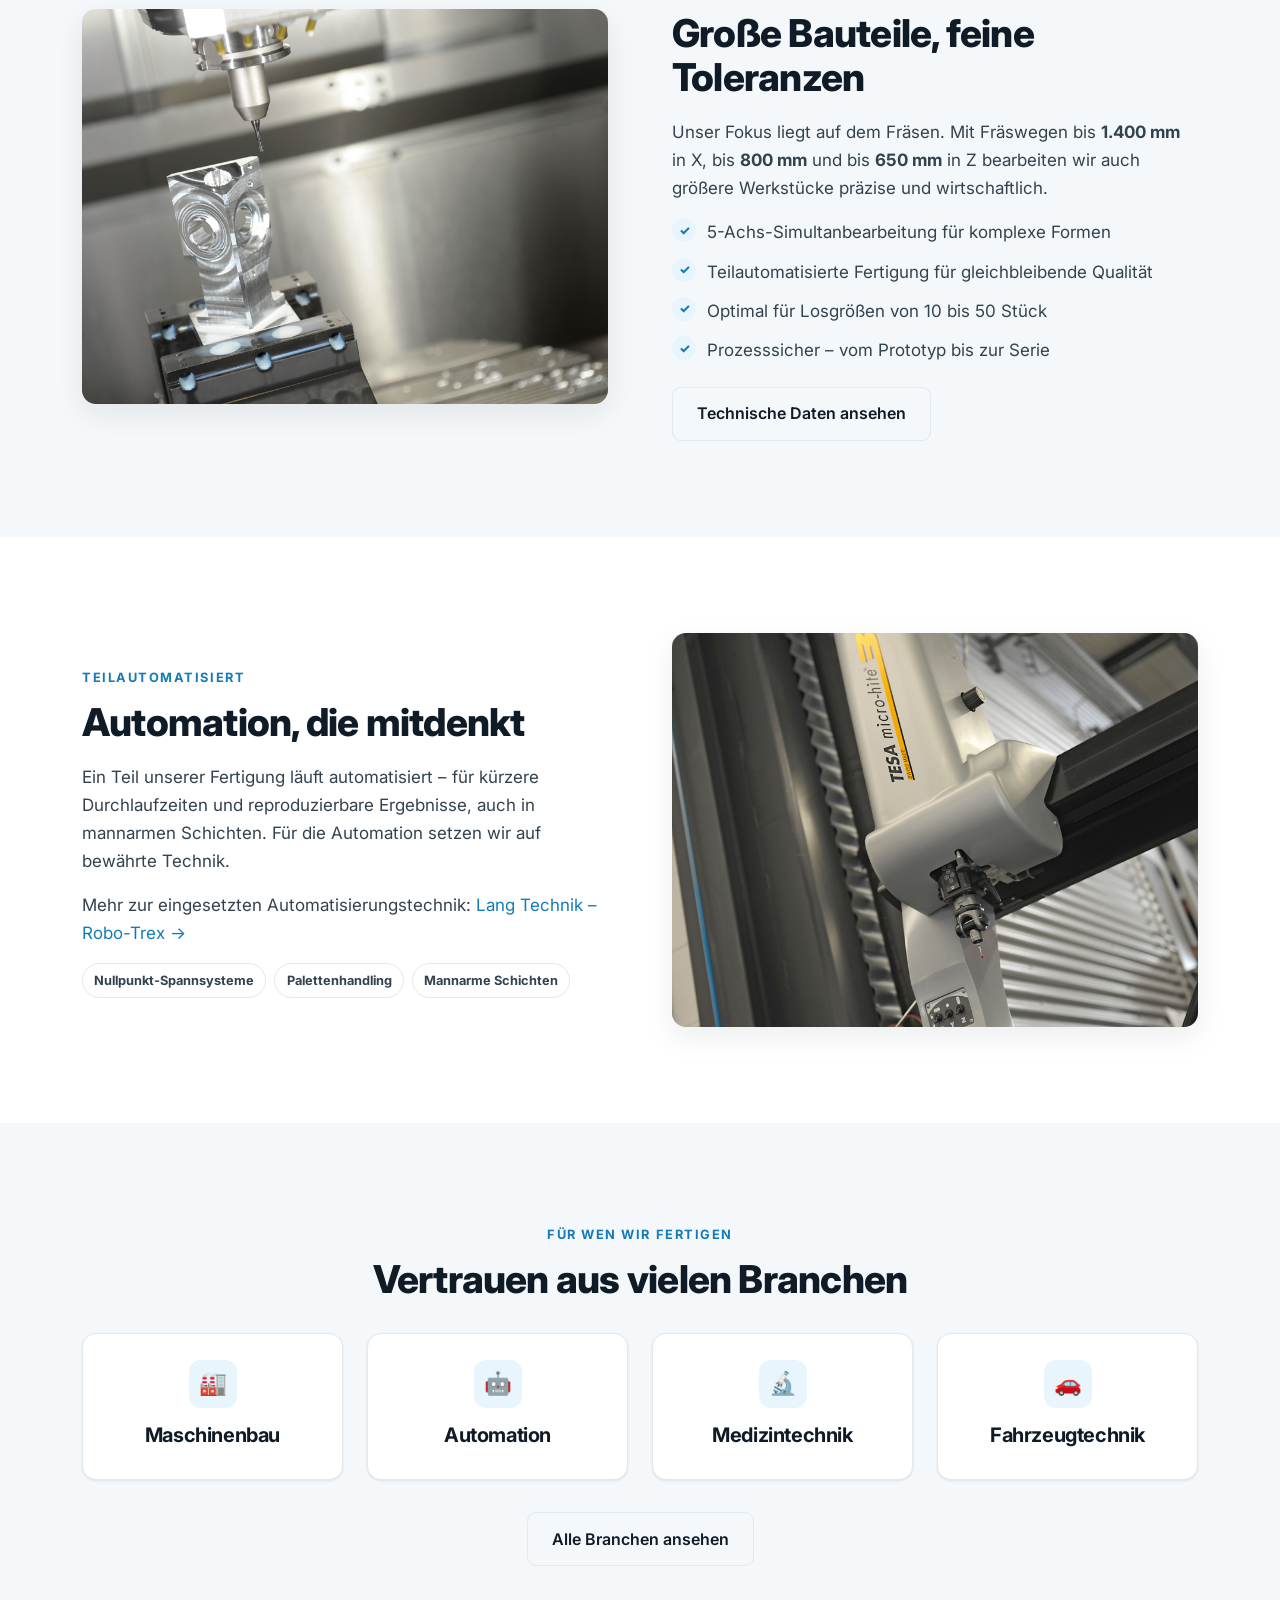
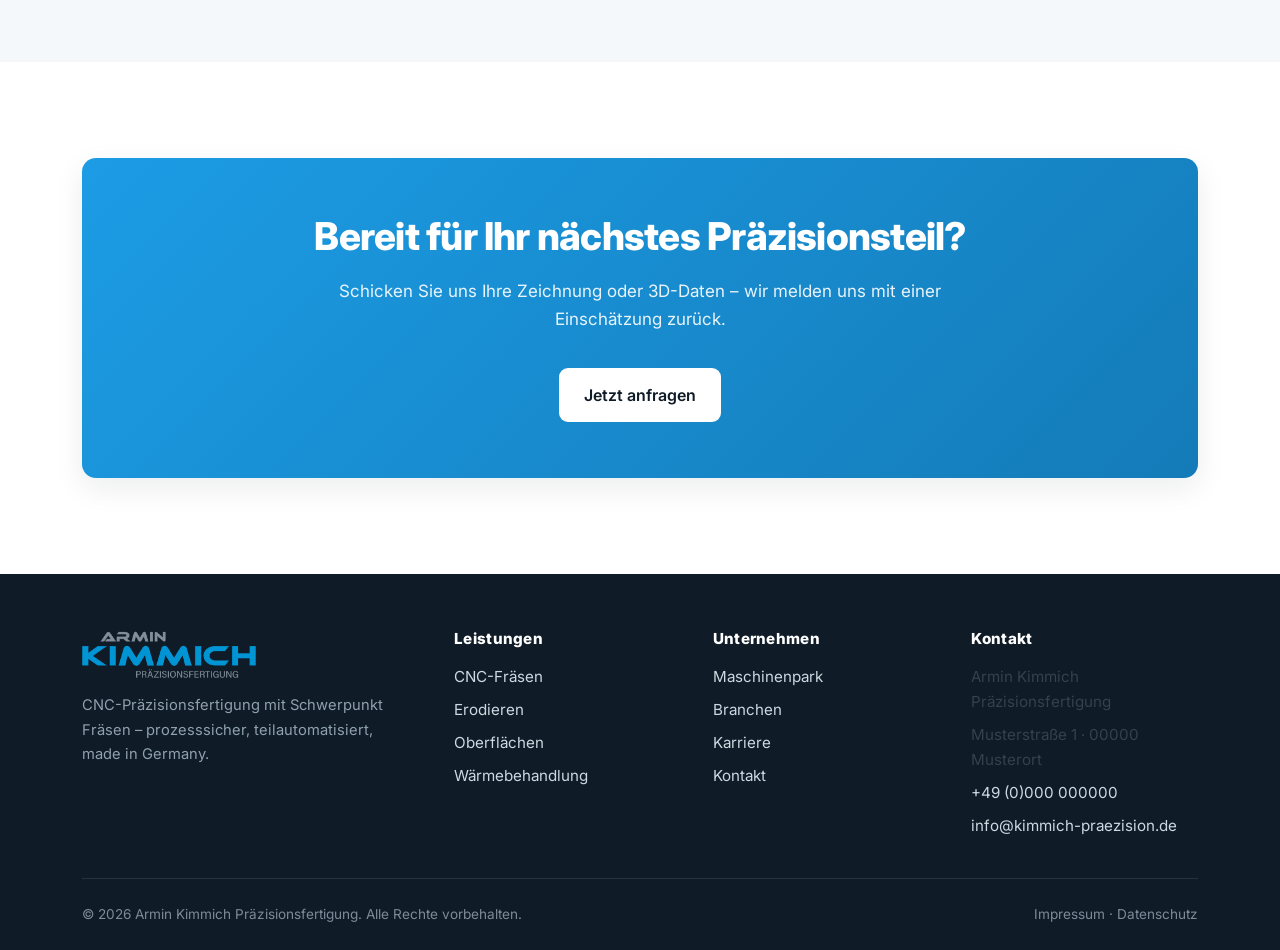
==== commit a4c04fc2: "Echte Fotos einbinden (Hero, Maschinenpark, Leistungen, Qualität, Branchen, Karriere) - .ph-Platzhal" ====
--- a/index.html
+++ b/index.html
@@ -28,7 +28,7 @@
   </header>
 
   <!-- HERO -->
-  <section class="hero">
+  <section class="hero" style="background-image: linear-gradient(rgba(15,27,38,.82), rgba(15,27,38,.90)), url('030.jpg'); background-size: cover; background-position: center;">
     <div class="container hero__inner">
       <span class="pill">CNC-Präzisionsfertigung · Fräsen im Fokus</span>
       <h1>Präzision, die in jedem Detail sitzt.</h1>
@@ -82,7 +82,7 @@
   <section class="section section--soft">
     <div class="container split">
       <div class="split__media reveal">
-        <div class="ph ph--tall"><span>Bild-Platzhalter · 5-Achs-Bearbeitungszentrum</span></div>
+        <img class="media" src="018.jpg" alt="5-Achs-CNC-Fräsen eines Präzisionsbauteils" loading="lazy" />
       </div>
       <div class="reveal">
         <span class="eyebrow">Fräsen im Vordergrund</span>
@@ -105,7 +105,7 @@
   <section class="section">
     <div class="container split split--reverse">
       <div class="split__media reveal">
-        <div class="ph ph--tall"><span>Bild-Platzhalter · Automationszelle</span></div>
+        <img class="media" src="025.jpg" alt="Automatisiertes Werkstück-Handling in der Fertigung" loading="lazy" />
       </div>
       <div class="reveal">
         <span class="eyebrow">Teilautomatisiert</span>
--- a/css/style.css
+++ b/css/style.css
@@ -207,6 +207,13 @@
 .ph--tall { min-height: 380px; }
 .ph--wide { aspect-ratio: 16/9; min-height: 0; }
 .ph span { background: rgba(255,255,255,.75); padding: .35rem .7rem; border-radius: 6px; }
+
+/* ---- Eingebundene Bilder ------------------------------------------------ */
+.media {
+  display: block; width: 100%; border-radius: var(--radius);
+  box-shadow: var(--shadow); object-fit: cover;
+}
+.split__media .media { aspect-ratio: 4 / 3; height: auto; }
 
 /* ---- Spec table --------------------------------------------------------- */
 .spec {
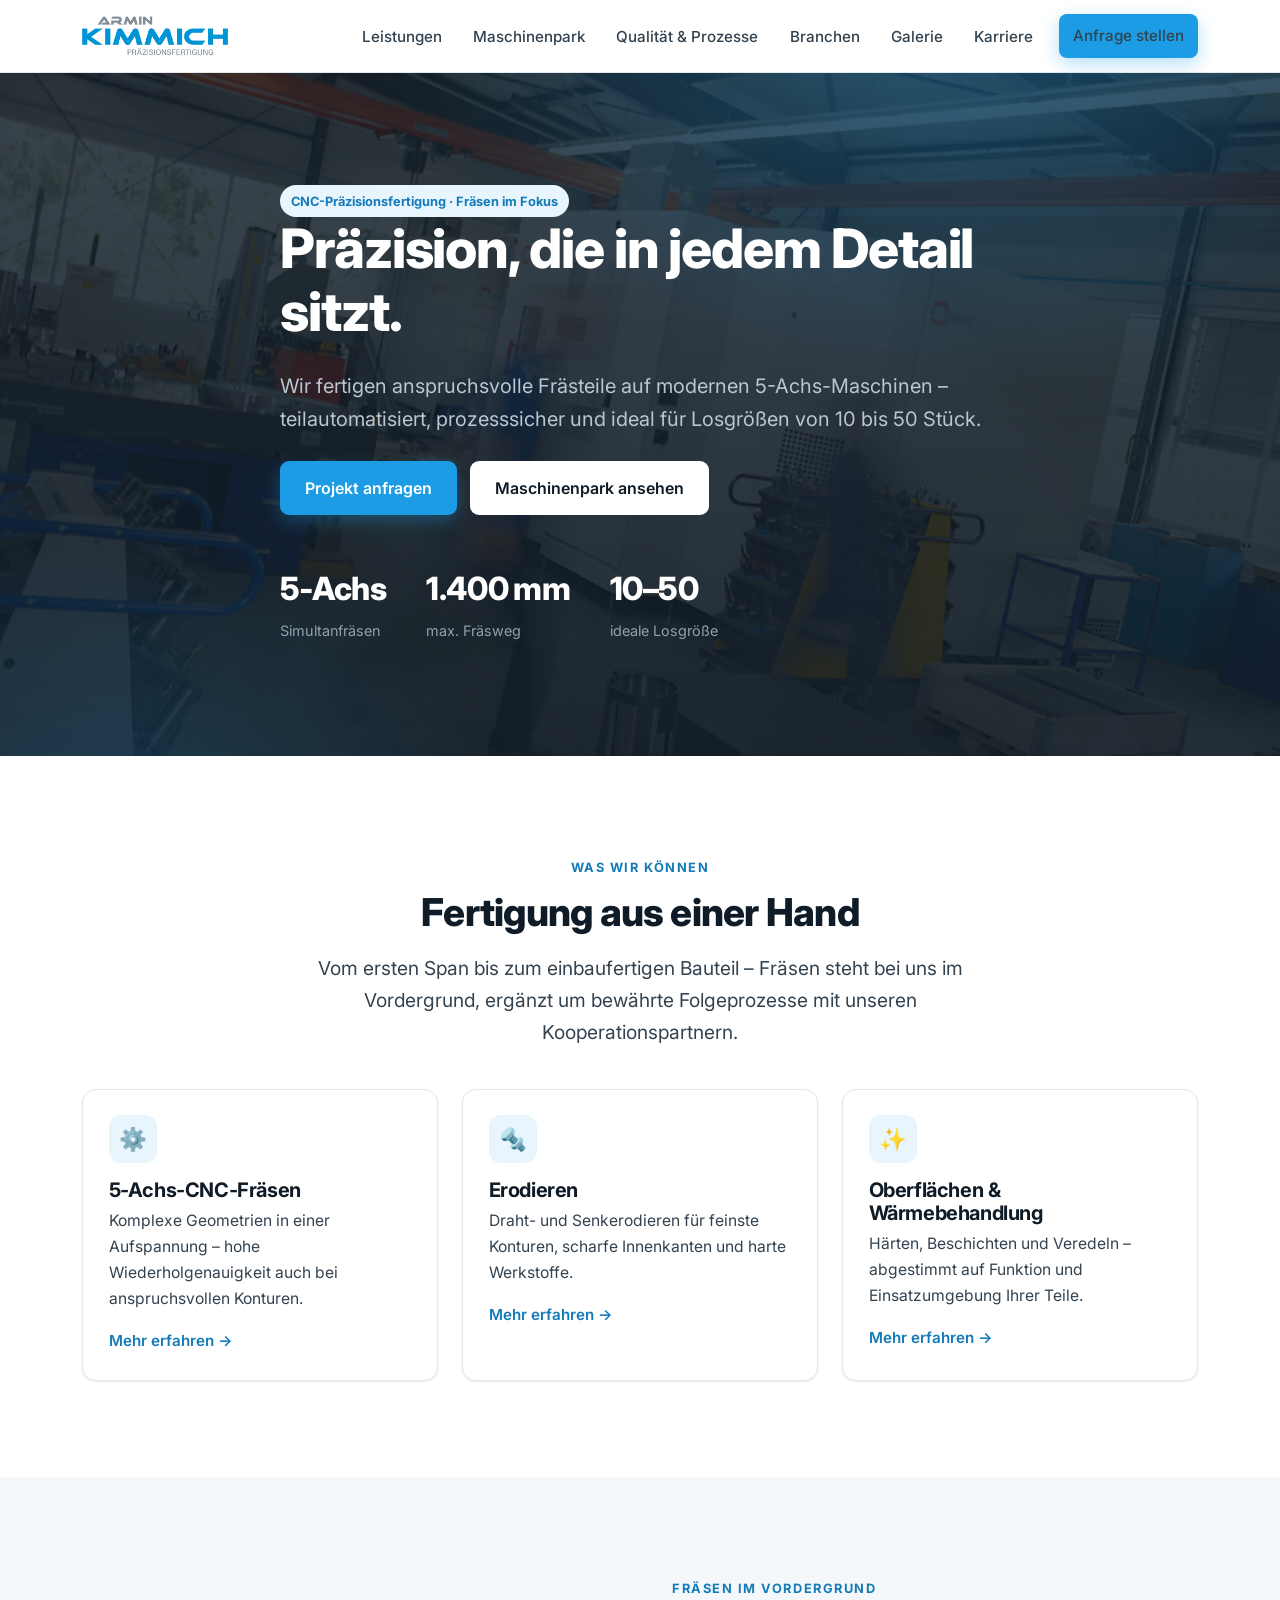
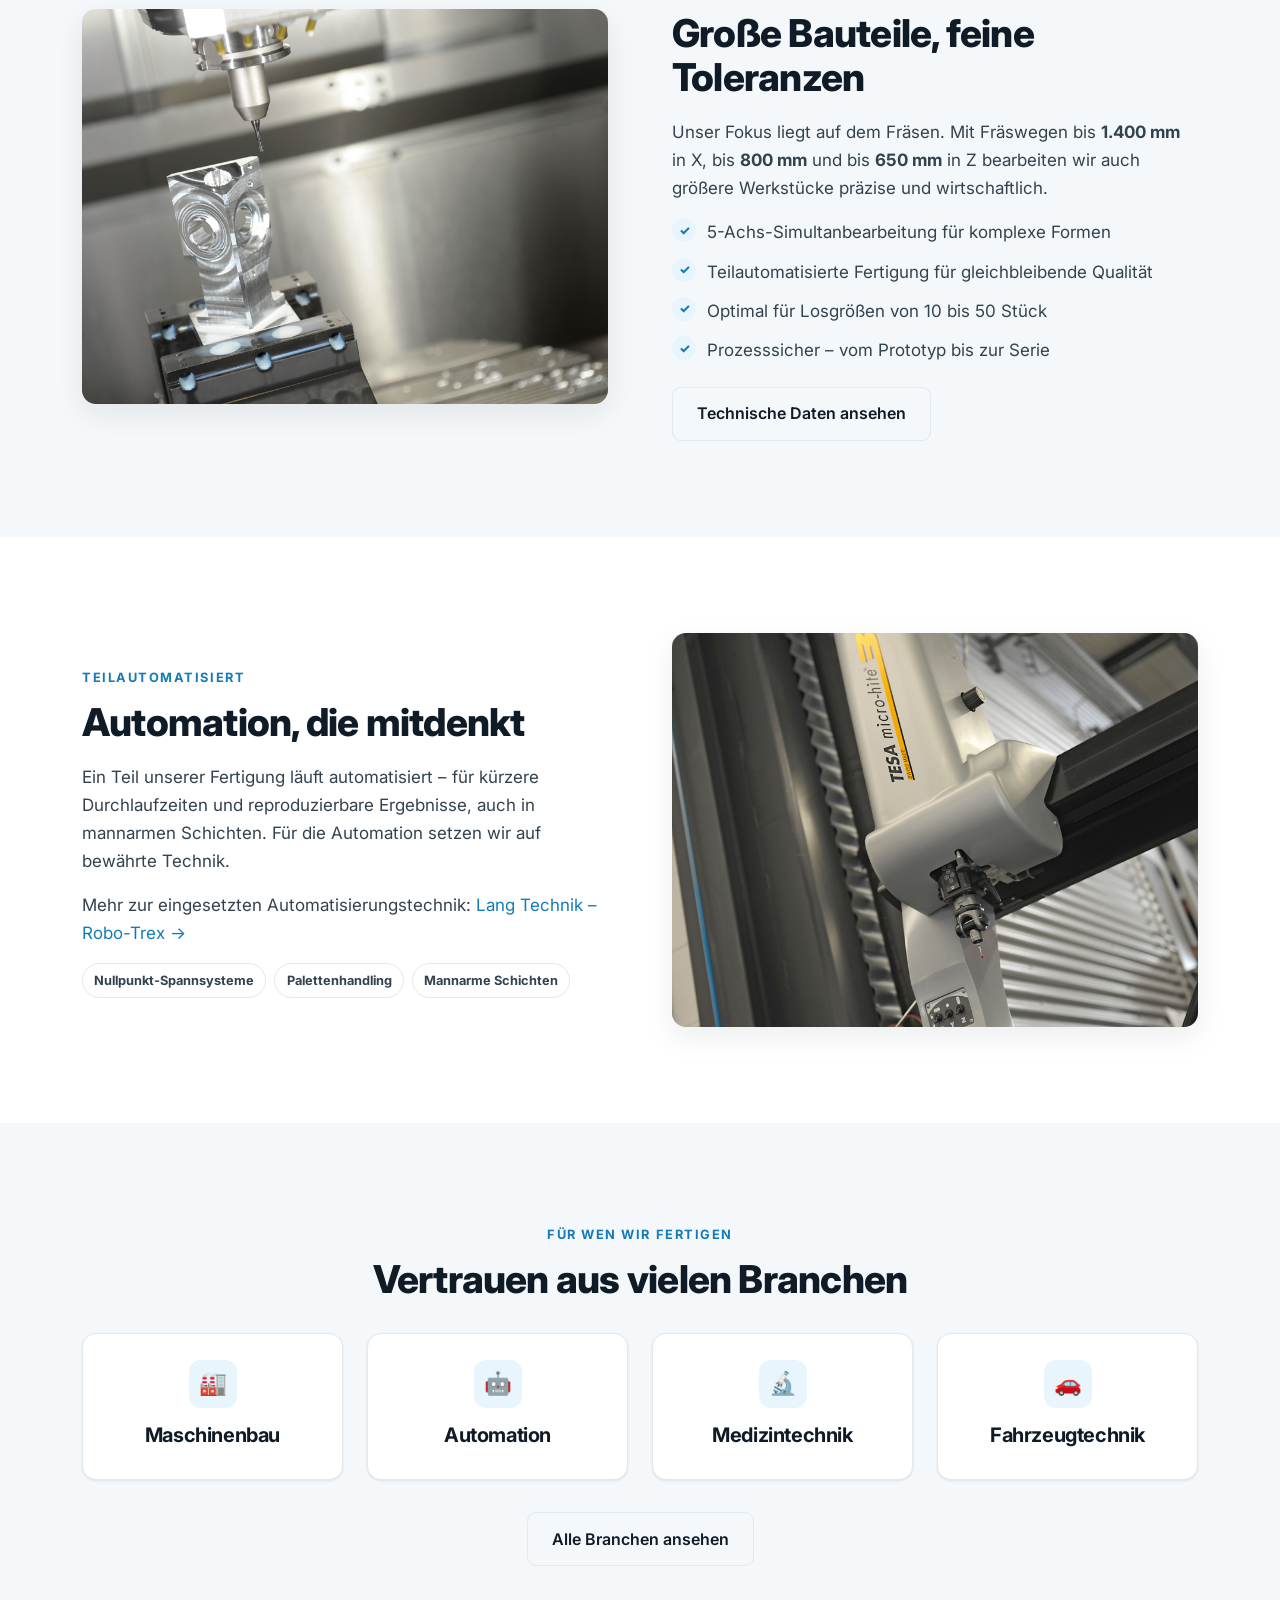
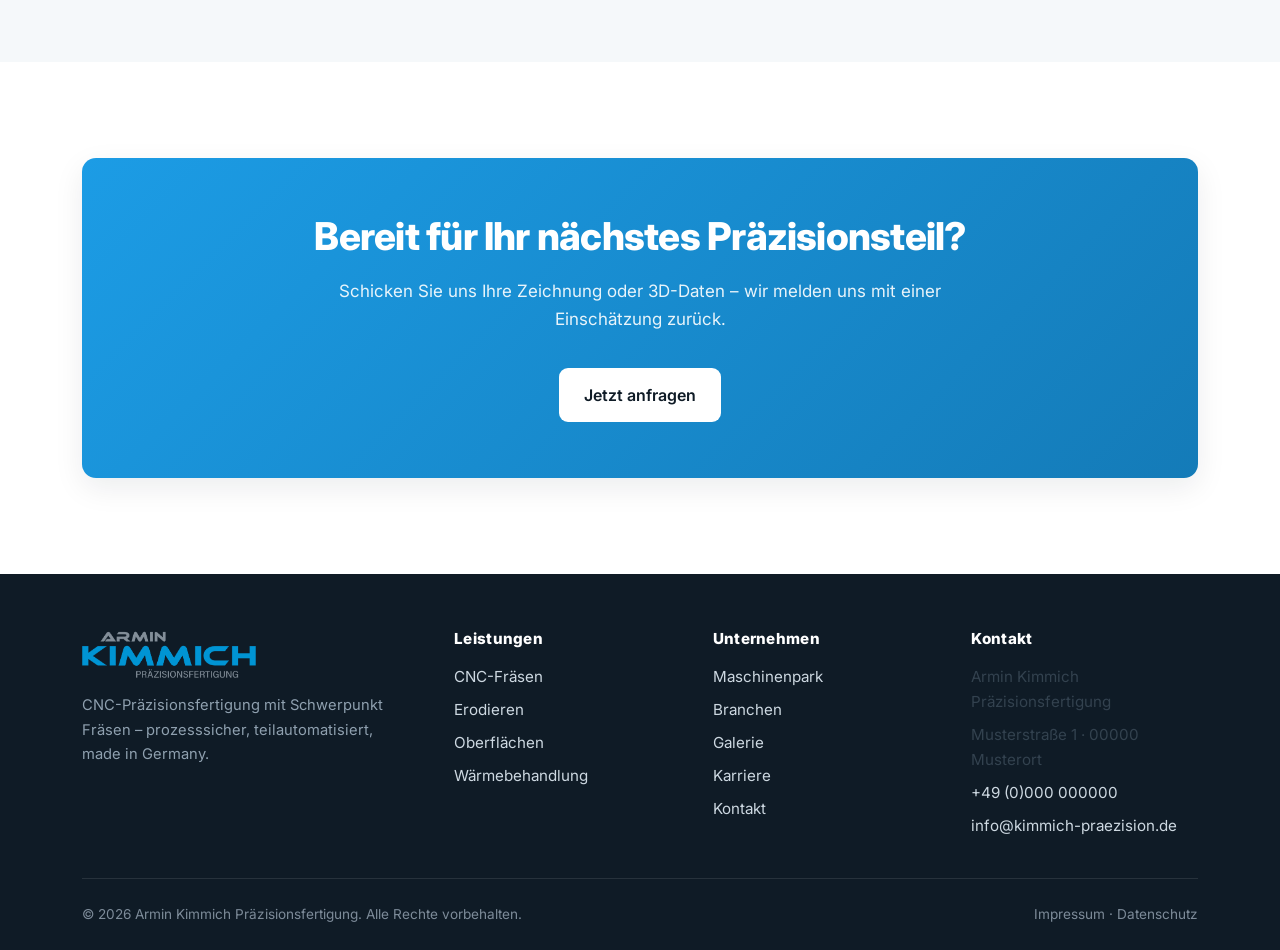
==== commit fbb0e014: "Bildergalerie (galerie.html) mit Lightbox + Karriere-Stellen aktualisiert - Neue Seite galerie.html:" ====
--- a/index.html
+++ b/index.html
@@ -21,7 +21,7 @@
         <li><a href="maschinenpark.html">Maschinenpark</a></li>
         <li><a href="qualitaet-prozesse.html">Qualität & Prozesse</a></li>
         <li><a href="branchen.html">Branchen</a></li>
-        <li><a href="karriere.html">Karriere</a></li>
+        <li><a href="galerie.html">Galerie</a></li><li><a href="karriere.html">Karriere</a></li>
         <li class="nav__cta"><a class="btn btn--primary" href="kontakt.html">Anfrage stellen</a></li>
       </ul>
     </div>
@@ -176,7 +176,7 @@
           <ul>
             <li><a href="maschinenpark.html">Maschinenpark</a></li>
             <li><a href="branchen.html">Branchen</a></li>
-            <li><a href="karriere.html">Karriere</a></li>
+            <li><a href="galerie.html">Galerie</a></li><li><a href="karriere.html">Karriere</a></li>
             <li><a href="kontakt.html">Kontakt</a></li>
           </ul>
         </div>
--- a/css/style.css
+++ b/css/style.css
@@ -214,6 +214,38 @@
   box-shadow: var(--shadow); object-fit: cover;
 }
 .split__media .media { aspect-ratio: 4 / 3; height: auto; }
+
+/* ---- Galerie ------------------------------------------------------------ */
+.gallery { display: grid; grid-template-columns: repeat(4, 1fr); gap: 1rem; }
+@media (max-width: 900px) { .gallery { grid-template-columns: repeat(3, 1fr); } }
+@media (max-width: 620px) { .gallery { grid-template-columns: repeat(2, 1fr); } }
+.gallery button {
+  padding: 0; border: 0; margin: 0; cursor: pointer; background: none;
+  border-radius: var(--radius-sm); overflow: hidden; display: block;
+  box-shadow: var(--shadow-sm); transition: transform .18s ease, box-shadow .2s ease;
+}
+.gallery button:hover { transform: translateY(-3px); box-shadow: var(--shadow); }
+.gallery img { width: 100%; aspect-ratio: 4 / 3; object-fit: cover; display: block; }
+
+/* ---- Lightbox ----------------------------------------------------------- */
+.lightbox {
+  position: fixed; inset: 0; z-index: 100; display: none;
+  align-items: center; justify-content: center;
+  background: rgba(8, 14, 20, .92); padding: 4vw;
+}
+.lightbox.is-open { display: flex; }
+.lightbox img { max-width: 92vw; max-height: 86vh; border-radius: var(--radius-sm); box-shadow: var(--shadow-lg); }
+.lightbox__btn {
+  position: absolute; background: rgba(255,255,255,.12); color: #fff; border: 0;
+  width: 52px; height: 52px; border-radius: 50%; font-size: 1.6rem; cursor: pointer;
+  display: grid; place-items: center; transition: background .15s;
+}
+.lightbox__btn:hover { background: rgba(255,255,255,.25); }
+.lightbox__close { top: 18px; right: 18px; }
+.lightbox__prev { left: 18px; top: 50%; transform: translateY(-50%); }
+.lightbox__next { right: 18px; top: 50%; transform: translateY(-50%); }
+.lightbox__count { position: absolute; bottom: 18px; left: 0; right: 0; text-align: center; color: #b9c6d2; font-size: .9rem; }
+@media (max-width: 620px) { .lightbox__btn { width: 44px; height: 44px; } }
 
 /* ---- Spec table --------------------------------------------------------- */
 .spec {
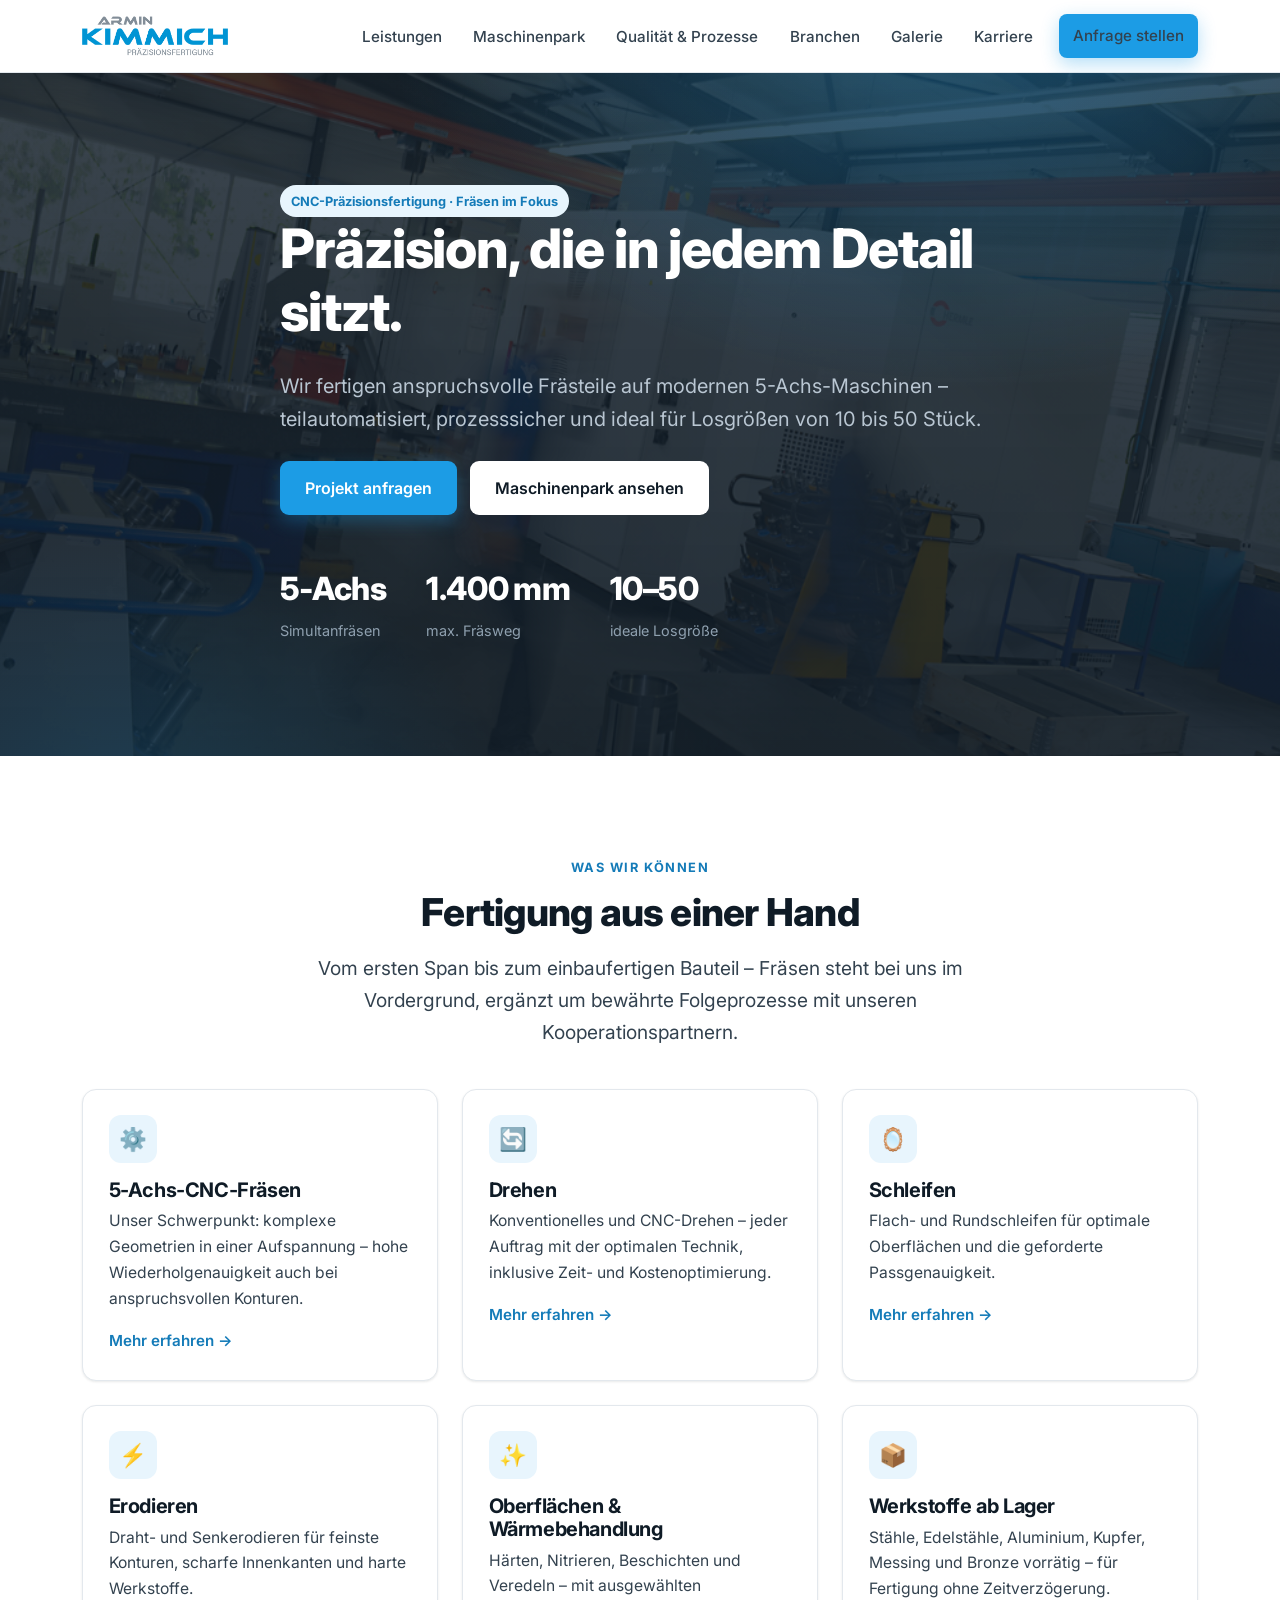
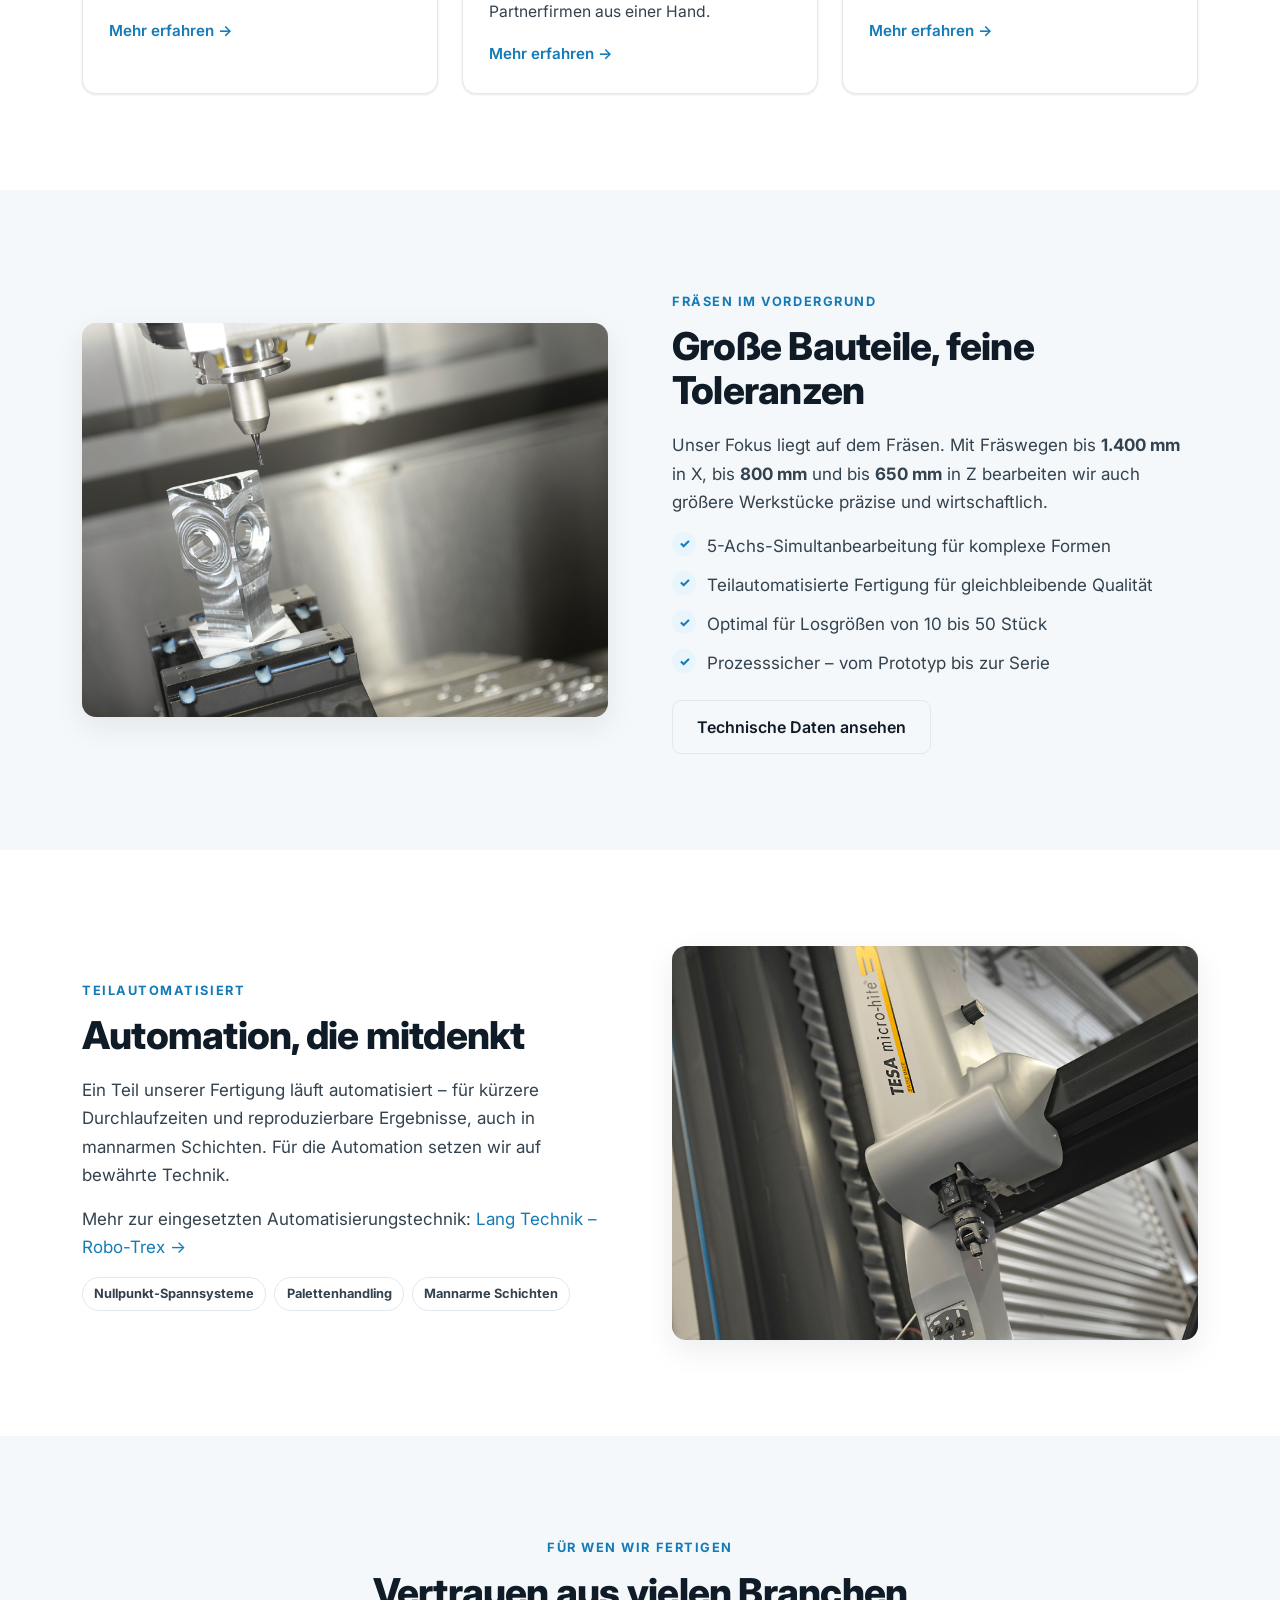
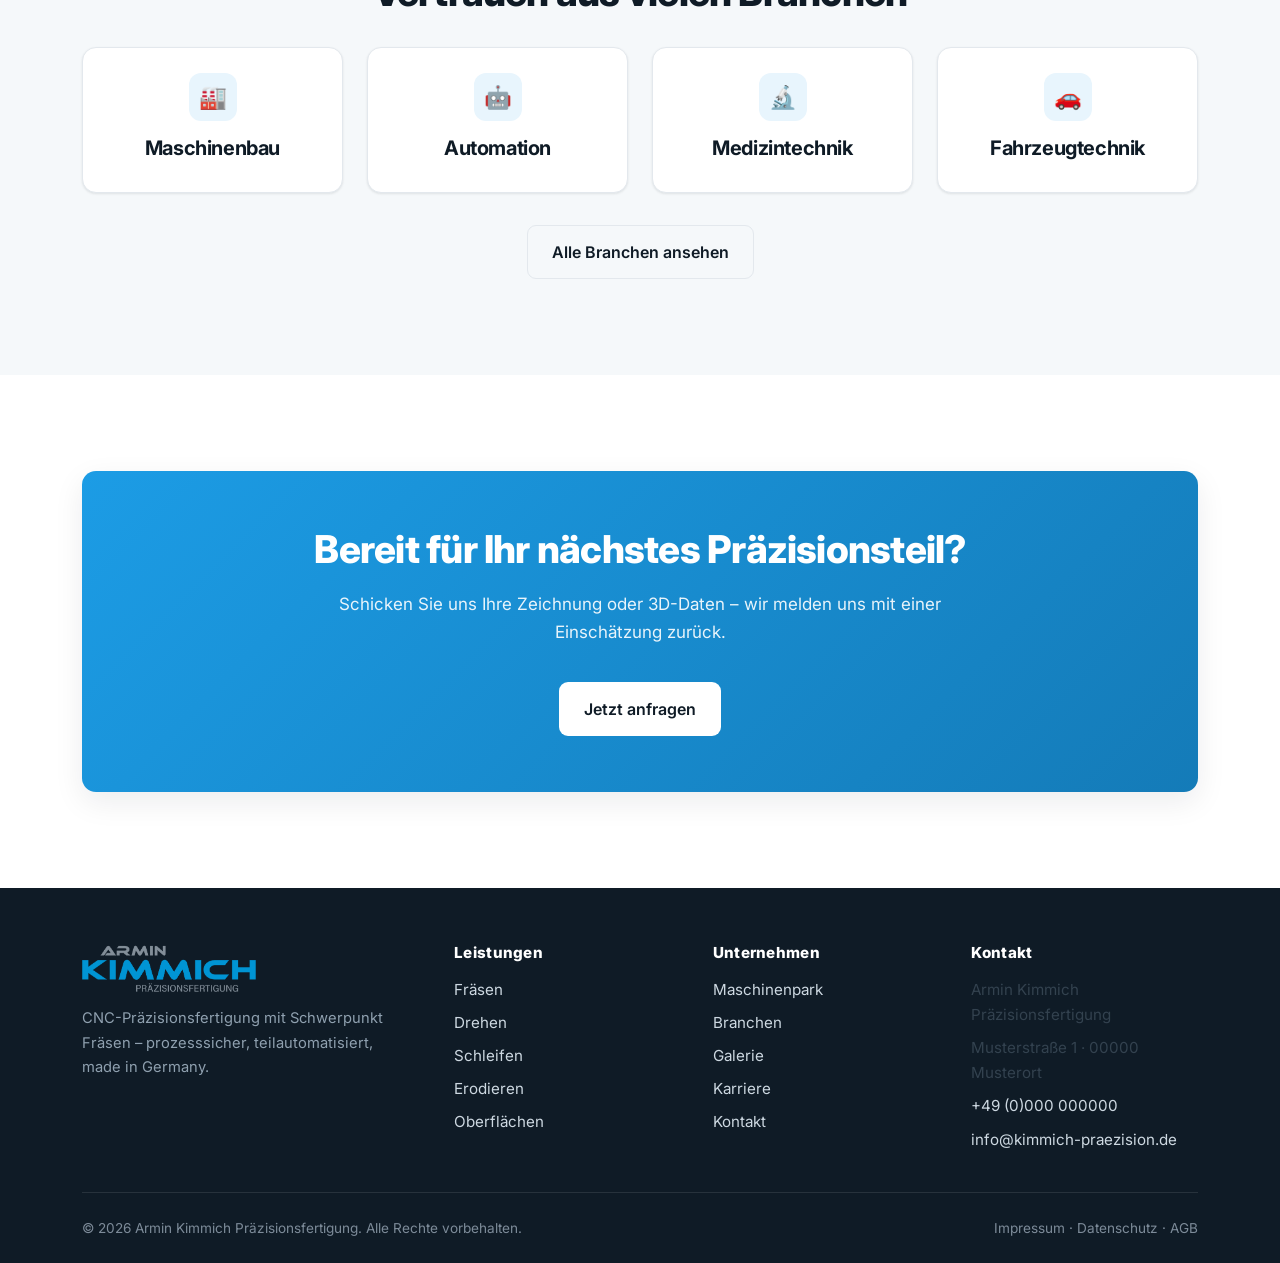
==== commit dd3c0cbb: "Portfolio angleichen + Maschinenpark erweitern + AGB/Rechtsseiten - Startseite: Leistungskarten auf " ====
--- a/index.html
+++ b/index.html
@@ -59,11 +59,23 @@
         <article class="card reveal">
           <div class="card__icon">⚙️</div>
           <h3>5-Achs-CNC-Fräsen</h3>
-          <p>Komplexe Geometrien in einer Aufspannung – hohe Wiederholgenauigkeit auch bei anspruchsvollen Konturen.</p>
-          <a class="card__link" href="leistungen.html">Mehr erfahren →</a>
-        </article>
-        <article class="card reveal">
-          <div class="card__icon">🔩</div>
+          <p>Unser Schwerpunkt: komplexe Geometrien in einer Aufspannung – hohe Wiederholgenauigkeit auch bei anspruchsvollen Konturen.</p>
+          <a class="card__link" href="leistungen.html">Mehr erfahren →</a>
+        </article>
+        <article class="card reveal">
+          <div class="card__icon">🔄</div>
+          <h3>Drehen</h3>
+          <p>Konventionelles und CNC-Drehen – jeder Auftrag mit der optimalen Technik, inklusive Zeit- und Kostenoptimierung.</p>
+          <a class="card__link" href="leistungen.html">Mehr erfahren →</a>
+        </article>
+        <article class="card reveal">
+          <div class="card__icon">🪞</div>
+          <h3>Schleifen</h3>
+          <p>Flach- und Rundschleifen für optimale Oberflächen und die geforderte Passgenauigkeit.</p>
+          <a class="card__link" href="leistungen.html">Mehr erfahren →</a>
+        </article>
+        <article class="card reveal">
+          <div class="card__icon">⚡</div>
           <h3>Erodieren</h3>
           <p>Draht- und Senkerodieren für feinste Konturen, scharfe Innenkanten und harte Werkstoffe.</p>
           <a class="card__link" href="leistungen.html">Mehr erfahren →</a>
@@ -71,8 +83,14 @@
         <article class="card reveal">
           <div class="card__icon">✨</div>
           <h3>Oberflächen & Wärmebehandlung</h3>
-          <p>Härten, Beschichten und Veredeln – abgestimmt auf Funktion und Einsatzumgebung Ihrer Teile.</p>
+          <p>Härten, Nitrieren, Beschichten und Veredeln – mit ausgewählten Partnerfirmen aus einer Hand.</p>
           <a class="card__link" href="qualitaet-prozesse.html">Mehr erfahren →</a>
+        </article>
+        <article class="card reveal">
+          <div class="card__icon">📦</div>
+          <h3>Werkstoffe ab Lager</h3>
+          <p>Stähle, Edelstähle, Aluminium, Kupfer, Messing und Bronze vorrätig – für Fertigung ohne Zeitverzögerung.</p>
+          <a class="card__link" href="leistungen.html">Mehr erfahren →</a>
         </article>
       </div>
     </div>
@@ -164,12 +182,7 @@
         </div>
         <div>
           <h4>Leistungen</h4>
-          <ul>
-            <li><a href="leistungen.html">CNC-Fräsen</a></li>
-            <li><a href="leistungen.html">Erodieren</a></li>
-            <li><a href="qualitaet-prozesse.html">Oberflächen</a></li>
-            <li><a href="qualitaet-prozesse.html">Wärmebehandlung</a></li>
-          </ul>
+          <ul><li><a href="leistungen.html">Fräsen</a></li><li><a href="leistungen.html">Drehen</a></li><li><a href="leistungen.html">Schleifen</a></li><li><a href="leistungen.html">Erodieren</a></li><li><a href="leistungen.html">Oberflächen</a></li></ul>
         </div>
         <div>
           <h4>Unternehmen</h4>
@@ -192,7 +205,7 @@
       </div>
       <div class="footer__bottom">
         <span>© <span data-year>2026</span> Armin Kimmich Präzisionsfertigung. Alle Rechte vorbehalten.</span>
-        <span><a href="#">Impressum</a> · <a href="#">Datenschutz</a></span>
+        <span><a href="impressum.html">Impressum</a> · <a href="datenschutz.html">Datenschutz</a> · <a href="agb.html">AGB</a></span>
       </div>
     </div>
   </footer>
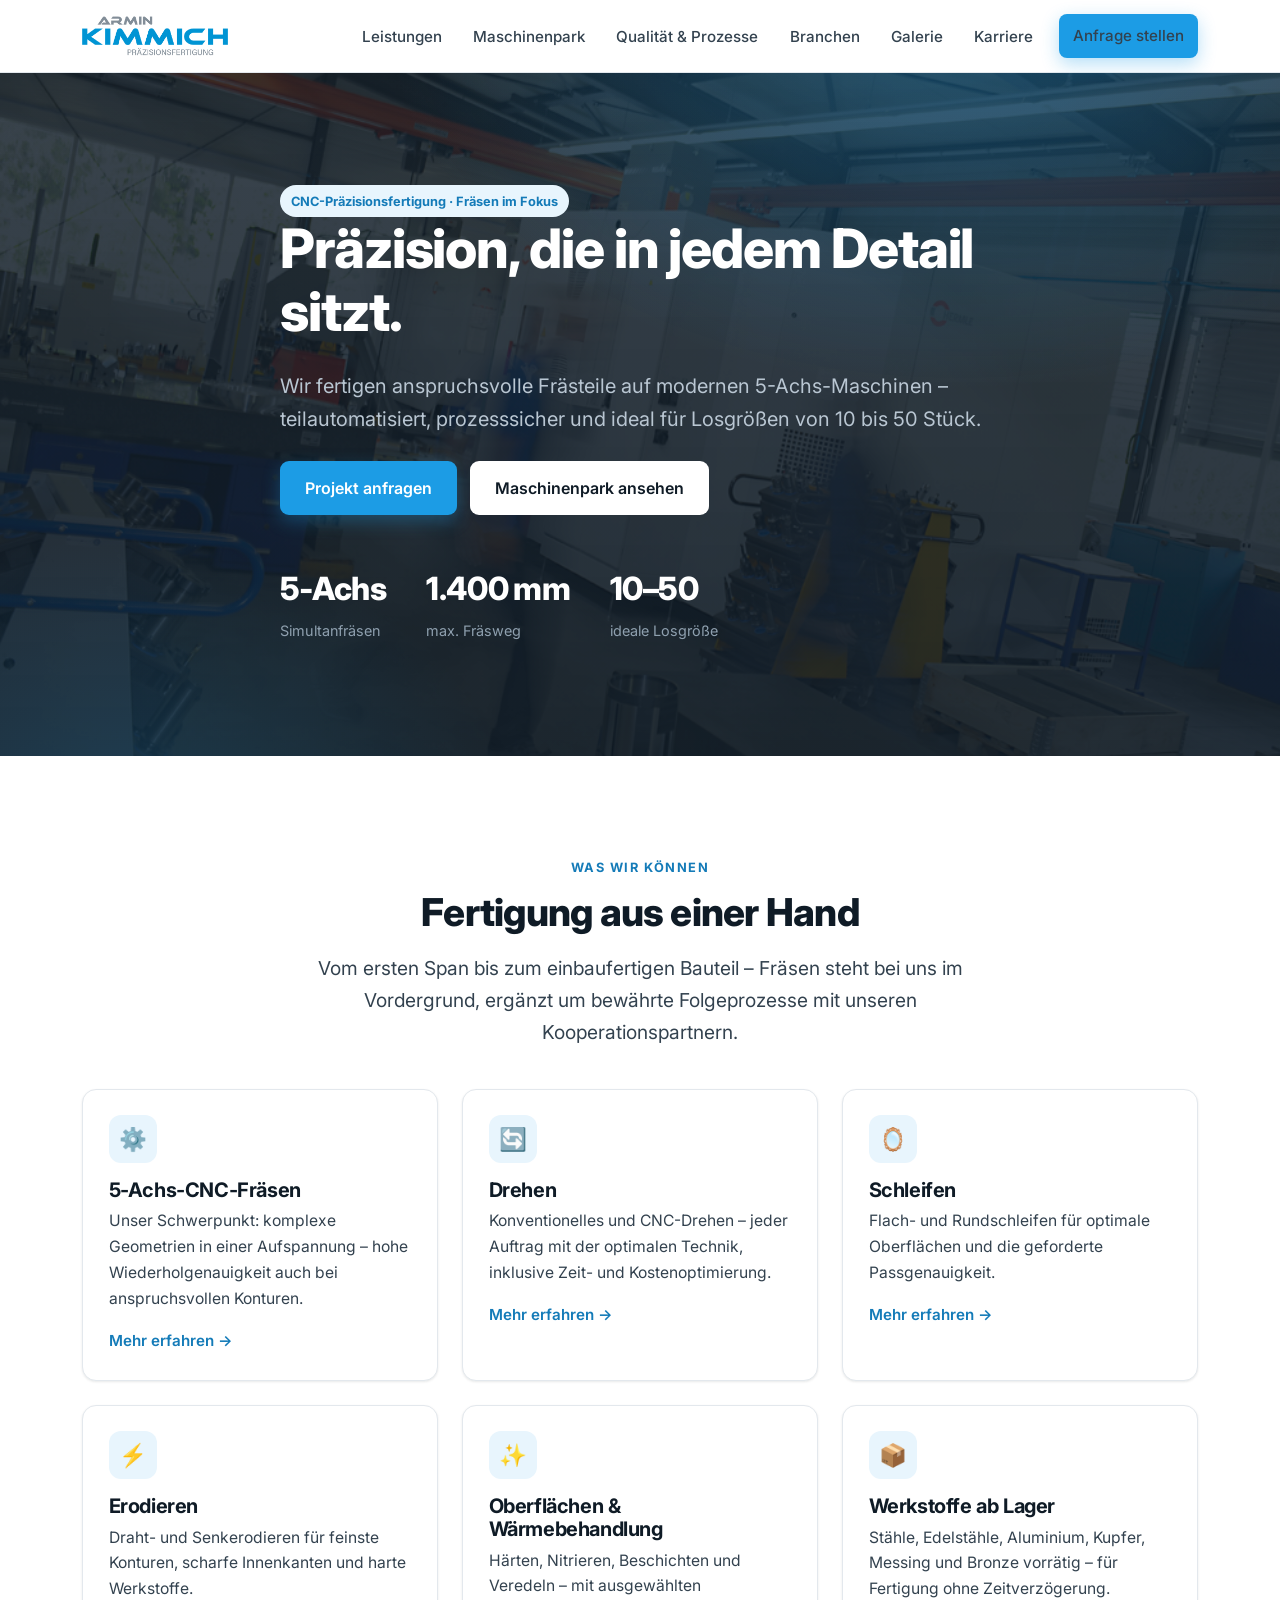
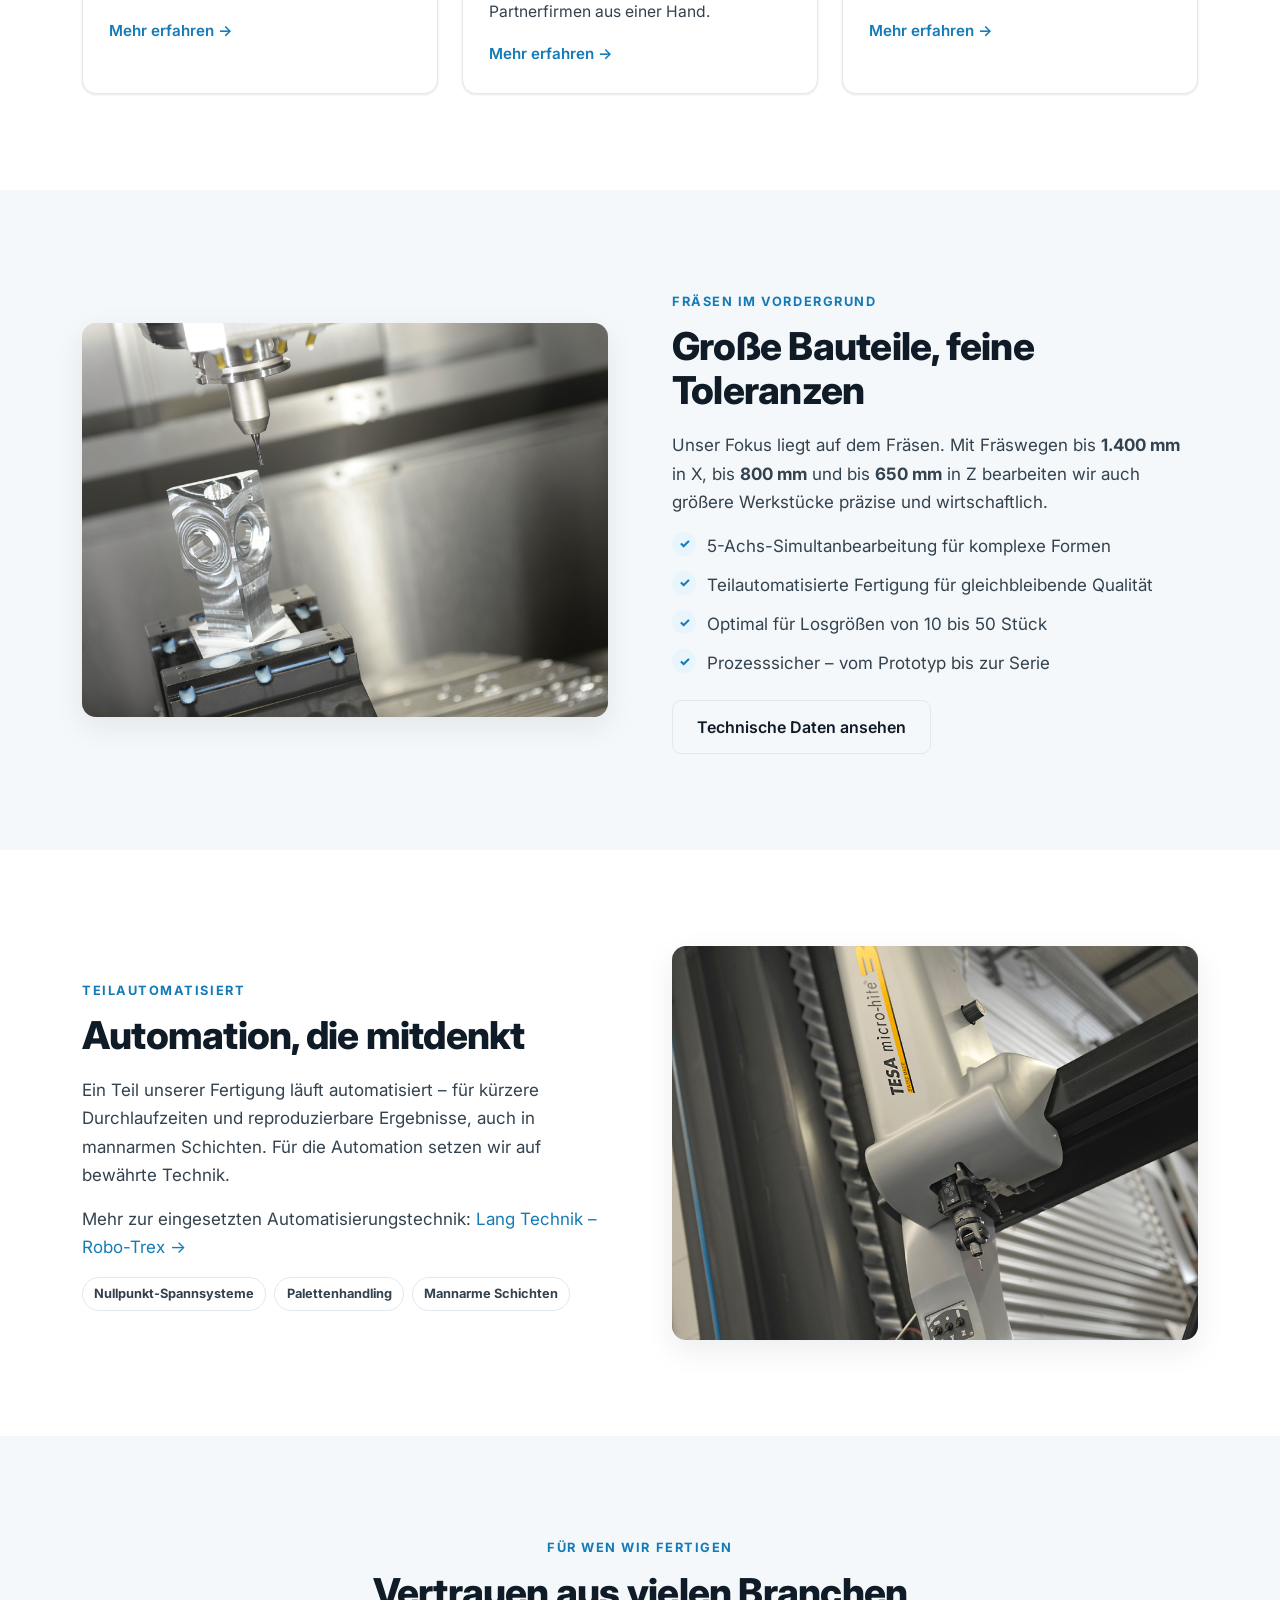
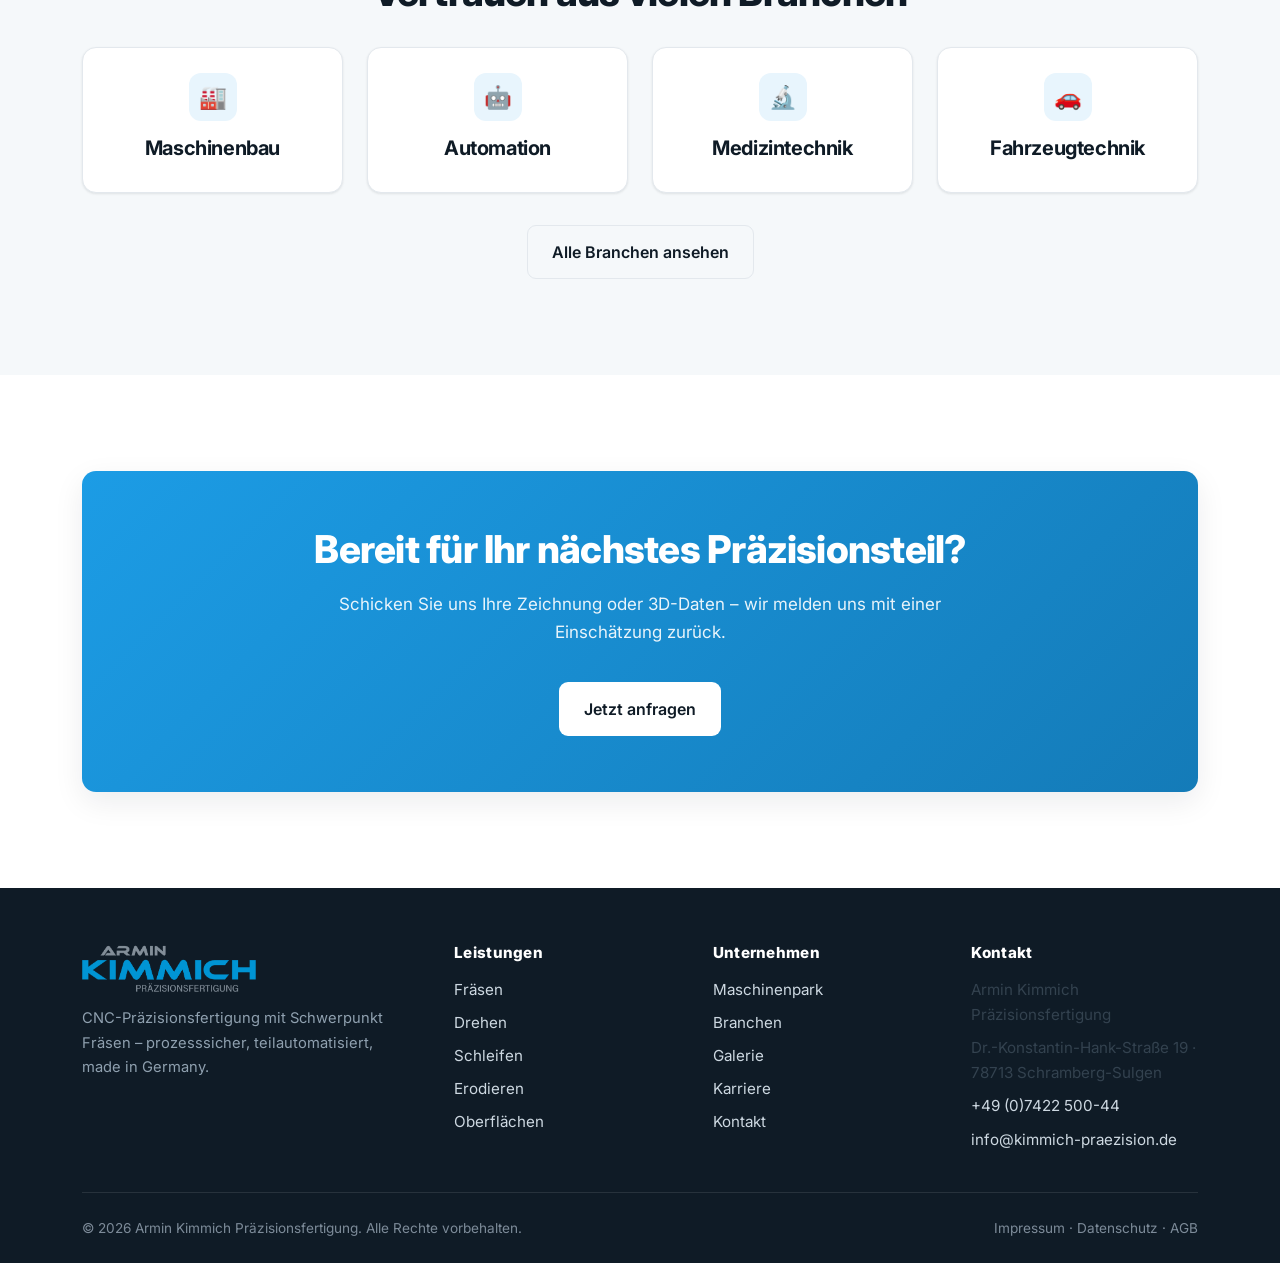
==== commit 90aaac6e: "Echte Rechtstexte und Kontaktdaten einpflegen - Impressum: vollstaendige Angaben (GmbH & Co. KG, HRA" ====
--- a/index.html
+++ b/index.html
@@ -197,8 +197,8 @@
           <h4>Kontakt</h4>
           <ul>
             <li>Armin Kimmich Präzisionsfertigung</li>
-            <li>Musterstraße 1 · 00000 Musterort</li>
-            <li><a href="tel:+490000000000">+49 (0)000 000000</a></li>
+            <li>Dr.-Konstantin-Hank-Straße 19 · 78713 Schramberg-Sulgen</li>
+            <li><a href="tel:+49742250044">+49 (0)7422 500-44</a></li>
             <li><a href="mailto:info@kimmich-praezision.de">info@kimmich-praezision.de</a></li>
           </ul>
         </div>
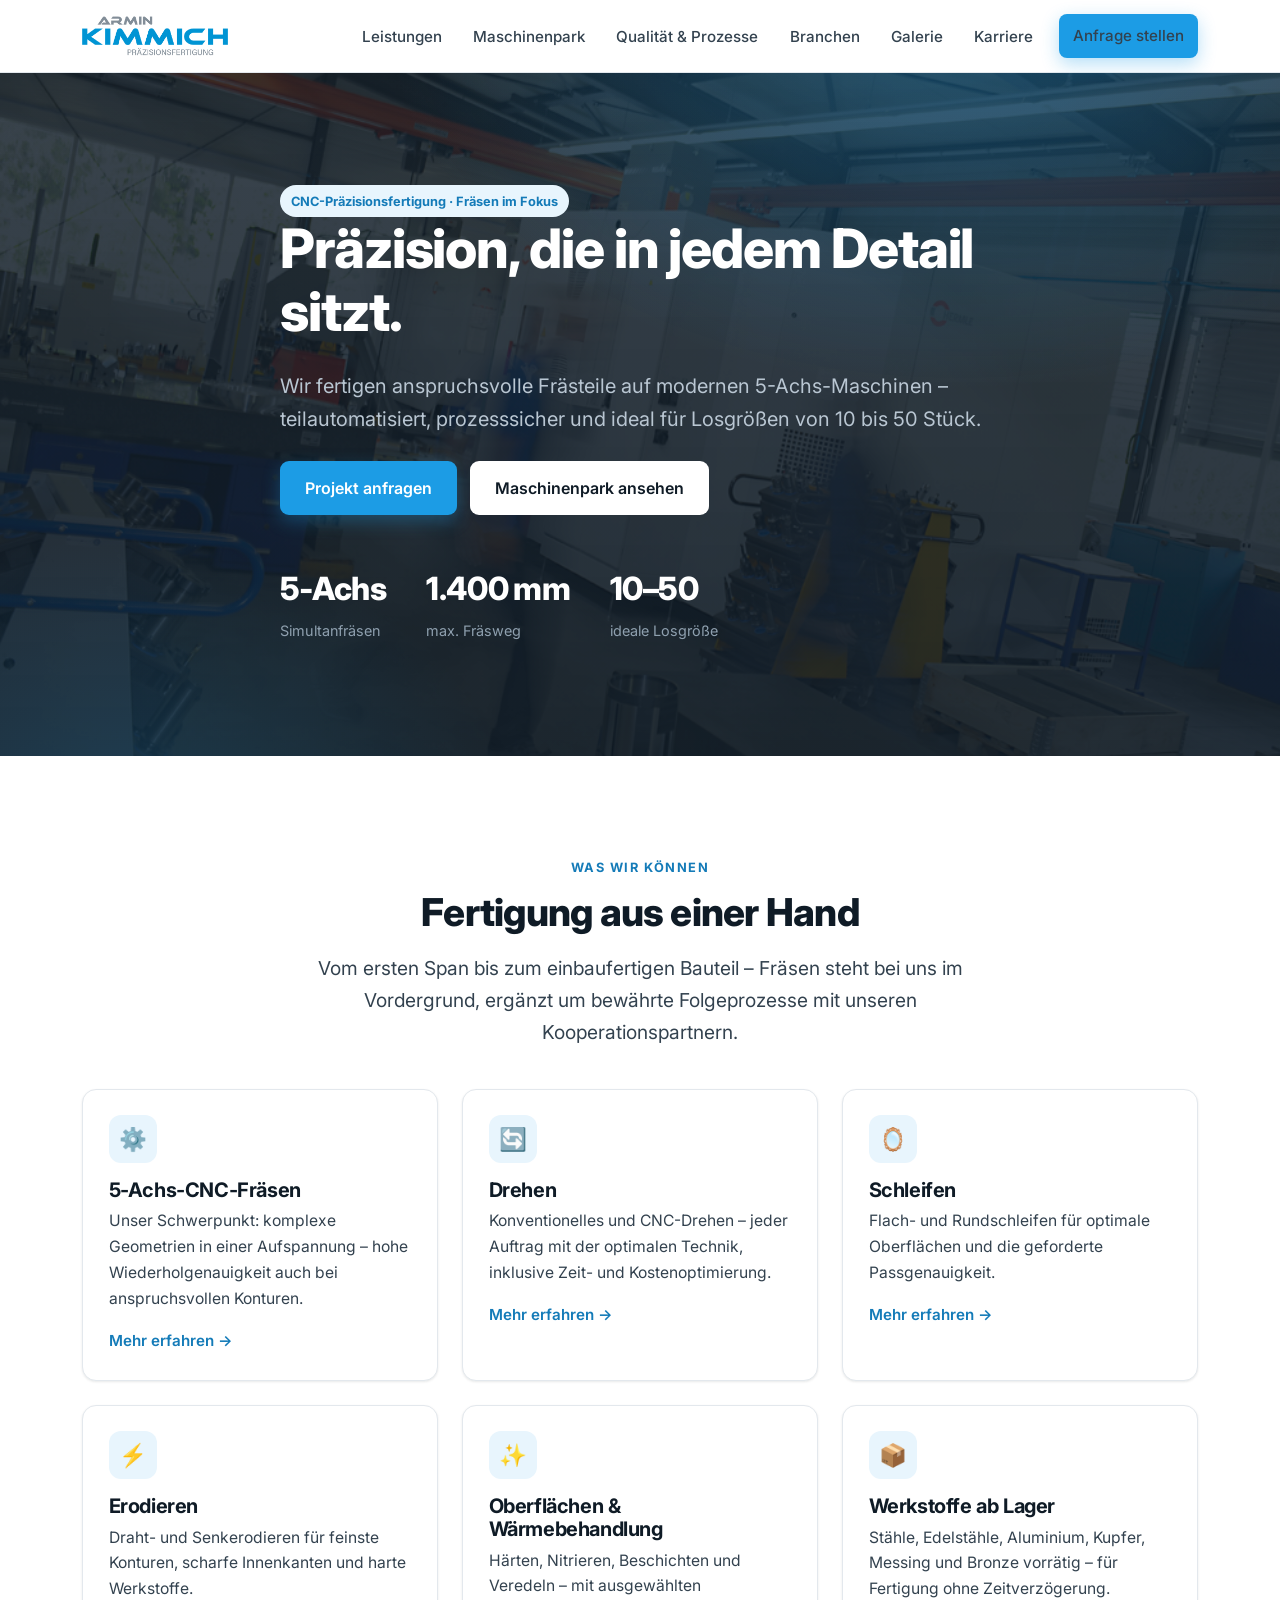
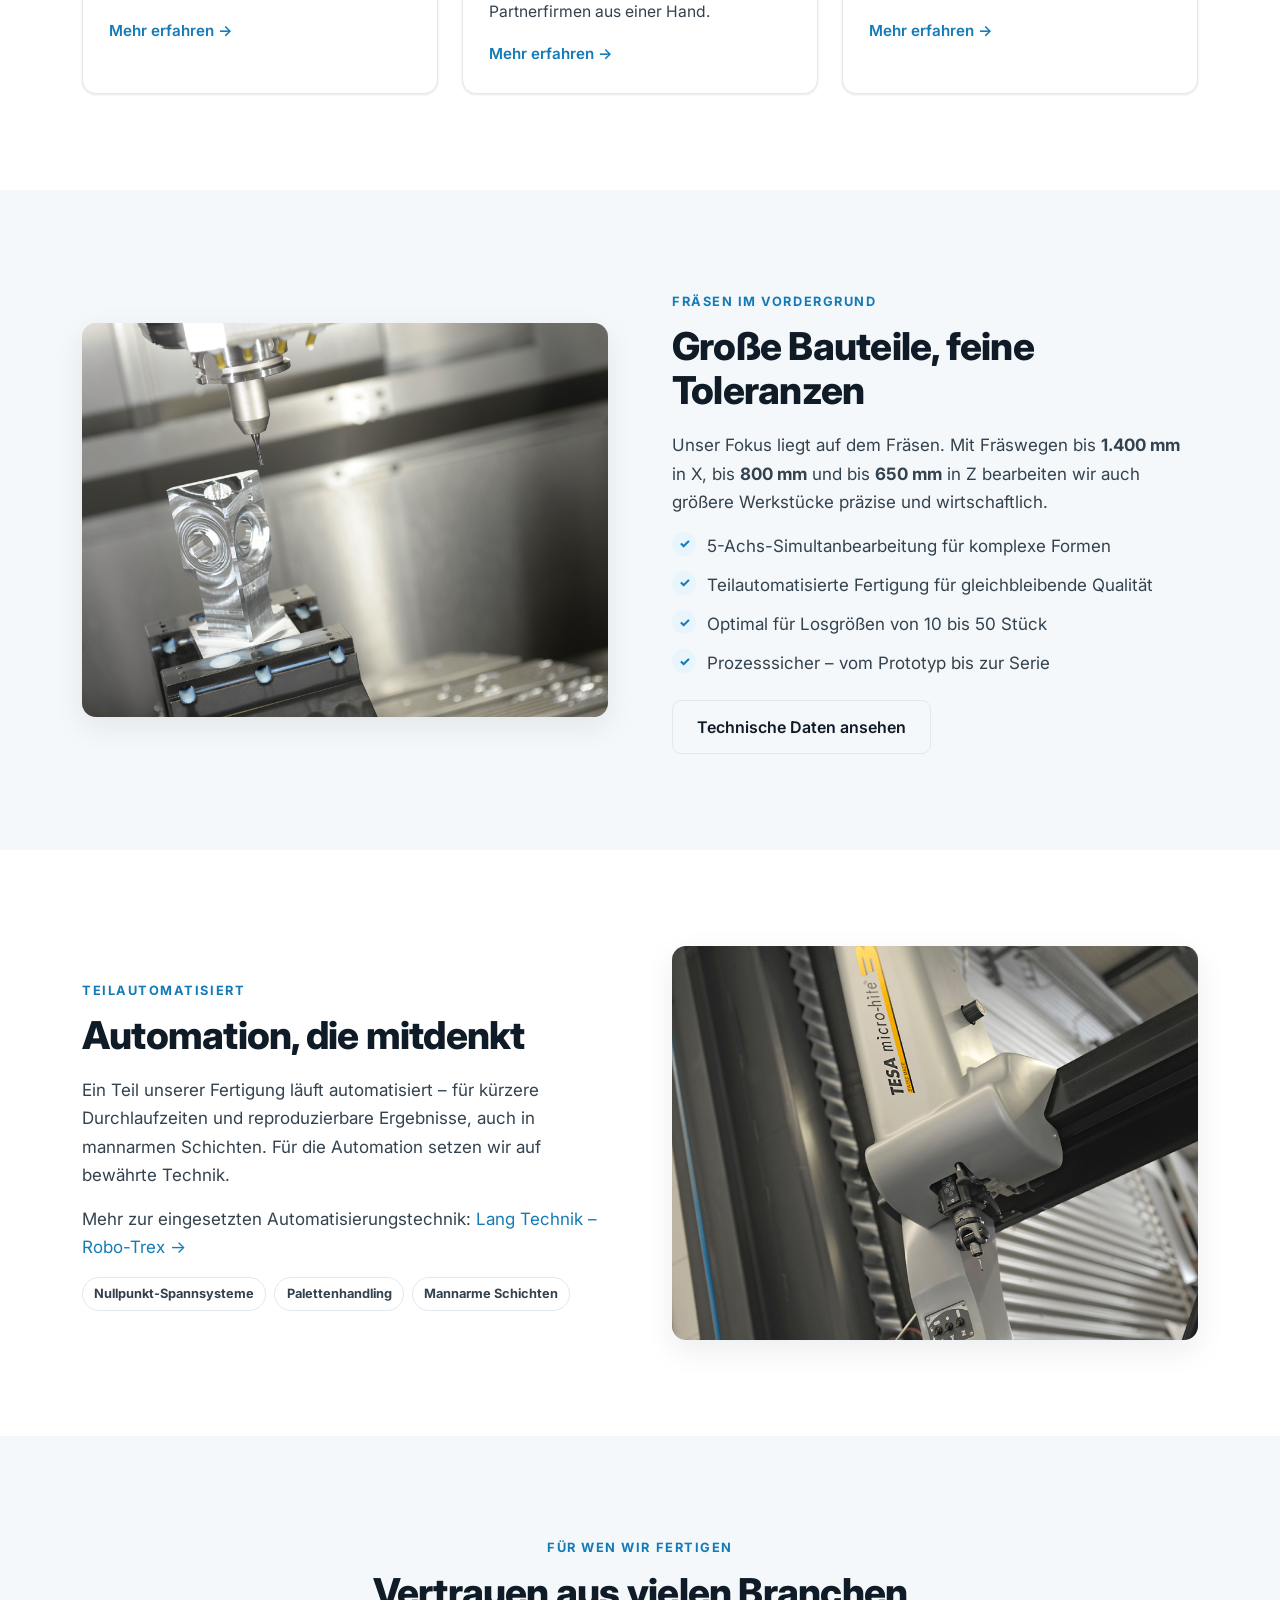
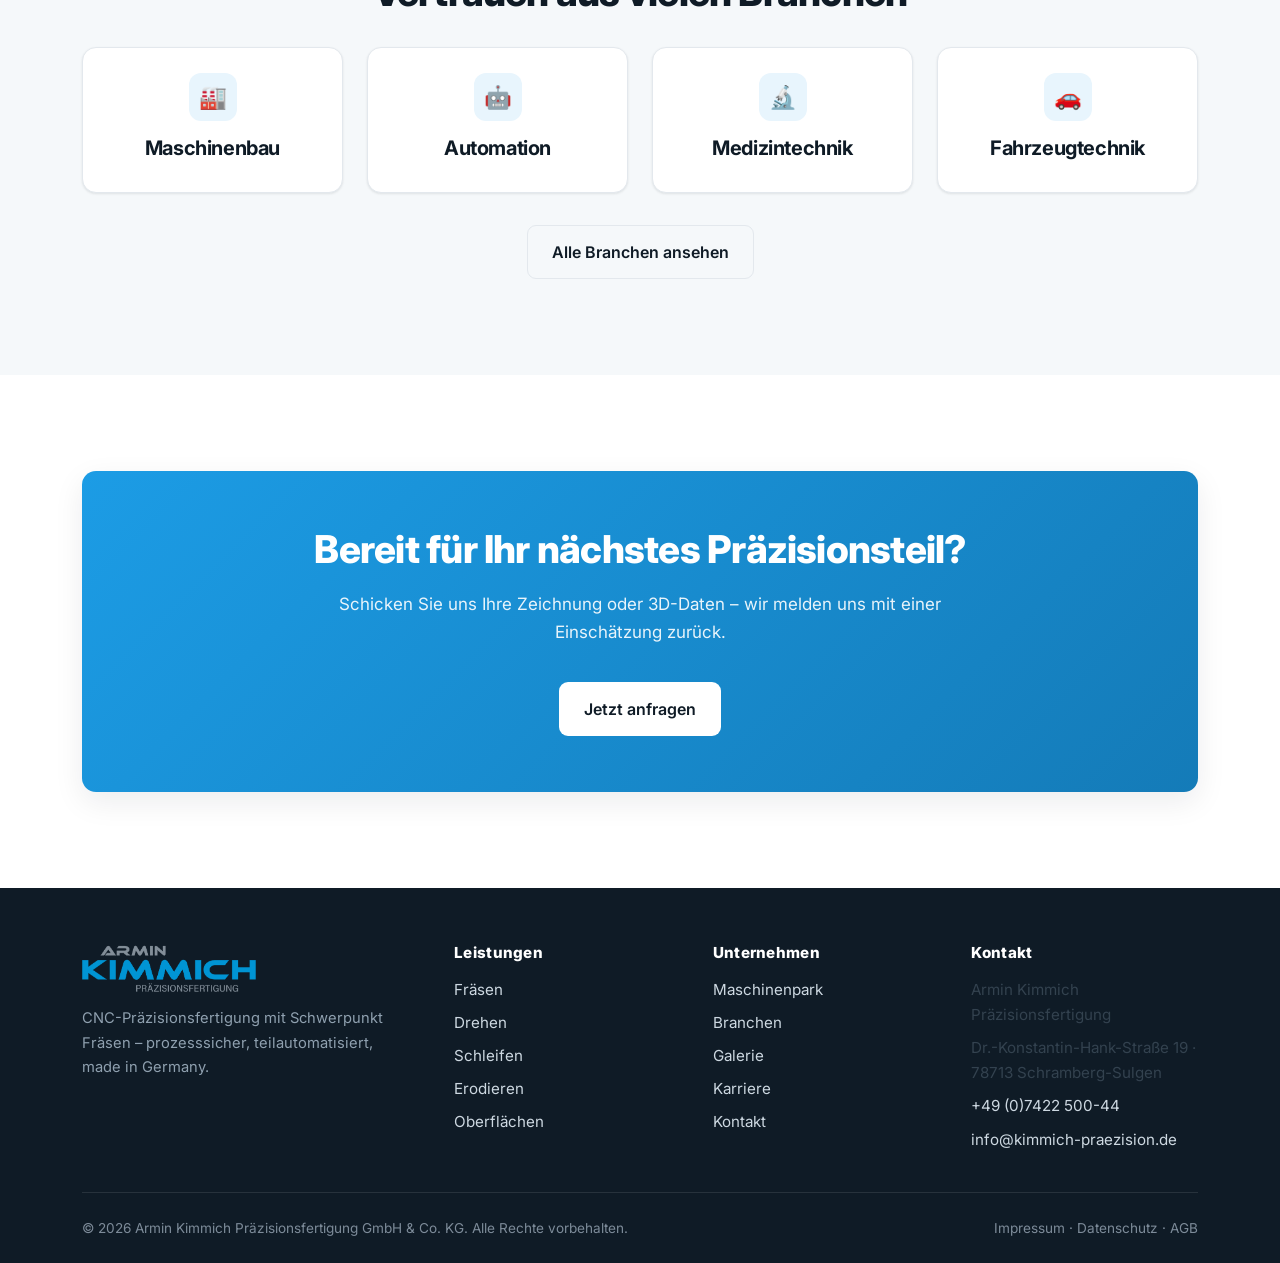
==== commit aae26ec1: "Angebots-Rechner + Kundenkorrekturen Rechner: - konfigurator.html neu als Angebots-Rechner mit mehre" ====
--- a/index.html
+++ b/index.html
@@ -22,7 +22,7 @@
         <li><a href="qualitaet-prozesse.html">Qualität & Prozesse</a></li>
         <li><a href="branchen.html">Branchen</a></li>
         <li><a href="galerie.html">Galerie</a></li><li><a href="karriere.html">Karriere</a></li>
-        <li class="nav__cta"><a class="btn btn--primary" href="kontakt.html">Anfrage stellen</a></li>
+        <li class="nav__cta"><a class="btn btn--primary" href="konfigurator.html">Anfrage stellen</a></li>
       </ul>
     </div>
   </header>
@@ -204,7 +204,7 @@
         </div>
       </div>
       <div class="footer__bottom">
-        <span>© <span data-year>2026</span> Armin Kimmich Präzisionsfertigung. Alle Rechte vorbehalten.</span>
+        <span>© <span data-year>2026</span> Armin Kimmich Präzisionsfertigung GmbH &amp; Co. KG. Alle Rechte vorbehalten.</span>
         <span><a href="impressum.html">Impressum</a> · <a href="datenschutz.html">Datenschutz</a> · <a href="agb.html">AGB</a></span>
       </div>
     </div>
--- a/css/style.css
+++ b/css/style.css
@@ -363,3 +363,141 @@
   background: var(--accent-light); width: 24px; height: 24px; border-radius: 50%;
   display: grid; place-items: center; font-size: .8rem;
 }
+
+/* ==========================================================================
+   Anfrage-Konfigurator
+   ========================================================================== */
+.konf { display: grid; grid-template-columns: 1fr 380px; gap: 2rem; align-items: start; }
+@media (max-width: 1000px) { .konf { grid-template-columns: 1fr; } }
+
+.kstep { background:#fff; border:1px solid var(--line); border-radius:var(--radius);
+  padding:1.6rem; box-shadow:var(--shadow-sm); margin-bottom:1.25rem; }
+.kstep__head { display:flex; align-items:center; gap:.8rem; margin-bottom:1.1rem; }
+.kstep__num { width:34px; height:34px; flex:none; border-radius:50%; background:var(--accent);
+  color:#fff; font-weight:800; font-size:.95rem; display:grid; place-items:center; }
+.kstep__head h3 { margin:0; font-size:1.15rem; }
+.kstep__head p { margin:.15rem 0 0; font-size:.88rem; color:var(--muted); }
+
+/* Auswahl-Kacheln */
+.picks { display:grid; grid-template-columns:repeat(3,1fr); gap:.75rem; }
+@media (max-width:760px){ .picks { grid-template-columns:repeat(2,1fr); } }
+@media (max-width:420px){ .picks { grid-template-columns:1fr; } }
+.pick { position:relative; display:block; cursor:pointer; }
+.pick input { position:absolute; opacity:0; width:0; height:0; }
+.pick span { display:flex; flex-direction:column; gap:.2rem; height:100%;
+  border:1.5px solid var(--line); border-radius:var(--radius-sm); padding:.85rem .9rem;
+  font-weight:600; font-size:.95rem; color:var(--ink); transition:.15s; background:#fff; }
+.pick small { font-weight:500; font-size:.8rem; color:var(--muted); }
+.pick:hover span { border-color:var(--accent); }
+.pick input:checked + span { border-color:var(--accent); background:var(--accent-light);
+  box-shadow:0 0 0 3px rgba(28,156,229,.14); }
+.pick input:focus-visible + span { outline:2px solid var(--accent); outline-offset:2px; }
+
+/* Felder im Konfigurator */
+.krow { display:grid; grid-template-columns:repeat(3,1fr); gap:1rem; }
+@media (max-width:620px){ .krow { grid-template-columns:1fr; } }
+.krow--2 { grid-template-columns:repeat(2,1fr); }
+@media (max-width:620px){ .krow--2 { grid-template-columns:1fr; } }
+.unitfield { position:relative; display:flex; align-items:center; }
+.unitfield input { padding-right:3.2rem; }
+.unitfield .unit { position:absolute; right:.85rem; font-size:.85rem; color:var(--muted); pointer-events:none; }
+.hint { font-size:.8rem; color:var(--muted); margin:.35rem 0 0; }
+
+/* Ergebnis-Panel */
+.kresult { position:sticky; top:96px; background:var(--bg-dark); color:#dbe4ec;
+  border-radius:var(--radius); padding:1.6rem; box-shadow:var(--shadow-lg); }
+@media (max-width:1000px){ .kresult { position:static; } }
+.kresult h3 { color:#fff; font-size:1.1rem; margin-bottom:1rem; }
+.kresult__row { display:flex; justify-content:space-between; gap:1rem; padding:.6rem 0;
+  border-bottom:1px solid rgba(255,255,255,.1); font-size:.92rem; }
+.kresult__row:last-of-type { border-bottom:0; }
+.kresult__row b { color:#fff; font-weight:600; text-align:right; }
+.kresult__chain { display:flex; flex-wrap:wrap; gap:.4rem; margin:.5rem 0 0; }
+.kresult__chain span { background:rgba(28,156,229,.2); color:#8fd0f7; font-size:.78rem;
+  font-weight:700; padding:.28rem .6rem; border-radius:999px; }
+
+/* Status-Meldungen */
+.status { display:flex; gap:.65rem; align-items:flex-start; border-radius:var(--radius-sm);
+  padding:.8rem .95rem; font-size:.88rem; margin-top:1rem; line-height:1.5; }
+.status b { display:block; }
+.status--ok   { background:rgba(34,160,90,.15);  color:#a7e8c4; }
+.status--warn { background:rgba(230,160,30,.15); color:#f3d18a; }
+.status--info { background:rgba(28,156,229,.15); color:#a8dcfa; }
+.kresult .status--ok b, .kresult .status--warn b, .kresult .status--info b { color:inherit; }
+
+.err-msg { color:#b91c1c; font-size:.82rem; margin-top:.3rem; display:none; }
+.field.is-error .err-msg { display:block; }
+.field.is-error input, .field.is-error select { border-color:#b91c1c; }
+
+/* ==========================================================================
+   Angebots-Rechner (Positionen + Erstangebot)
+   ========================================================================== */
+.calc { display:grid; grid-template-columns:1fr 400px; gap:2rem; align-items:start; }
+@media (max-width:1050px){ .calc { grid-template-columns:1fr; } }
+
+/* Prototyp-Banner */
+.proto {
+  display:flex; gap:.8rem; align-items:flex-start;
+  background:#fff8e6; border:1px solid #f0d9a0; border-left:4px solid #e0a51e;
+  border-radius:var(--radius-sm); padding:1rem 1.2rem; margin-bottom:1.5rem;
+}
+.proto b { display:block; color:#7a5a06; }
+.proto p { margin:.2rem 0 0; font-size:.9rem; color:#7a5a06; }
+
+/* Position */
+.pos { background:#fff; border:1px solid var(--line); border-radius:var(--radius);
+  box-shadow:var(--shadow-sm); margin-bottom:1rem; overflow:hidden; }
+.pos__head { display:flex; align-items:center; gap:.8rem; padding:.9rem 1.2rem;
+  background:var(--bg-soft); border-bottom:1px solid var(--line); }
+.pos__badge { width:28px; height:28px; flex:none; border-radius:50%; background:var(--accent);
+  color:#fff; font-weight:800; font-size:.85rem; display:grid; place-items:center; }
+.pos__title { font-weight:700; font-size:1rem; flex:1; }
+.pos__price { font-weight:800; color:var(--accent-dark); font-variant-numeric:tabular-nums; }
+.pos__del { background:none; border:0; cursor:pointer; color:var(--muted); font-size:1.35rem;
+  line-height:1; padding:.2rem .45rem; border-radius:6px; }
+.pos__del:hover { background:#fde8e8; color:#b91c1c; }
+.pos__body { padding:1.2rem; display:grid; gap:1rem; }
+
+.frow { display:grid; grid-template-columns:repeat(4,1fr); gap:.9rem; }
+@media (max-width:820px){ .frow { grid-template-columns:repeat(2,1fr); } }
+@media (max-width:480px){ .frow { grid-template-columns:1fr; } }
+.frow--3 { grid-template-columns:repeat(3,1fr); }
+@media (max-width:820px){ .frow--3 { grid-template-columns:1fr; } }
+.frow label { display:block; font-weight:600; font-size:.85rem; margin-bottom:.3rem; }
+.frow input, .frow select { width:100%; font:inherit; font-size:.95rem; padding:.6rem .7rem;
+  border:1.5px solid var(--line); border-radius:var(--radius-sm); background:#fff; color:var(--ink); }
+.frow input:focus, .frow select:focus { outline:none; border-color:var(--accent);
+  box-shadow:0 0 0 3px rgba(28,156,229,.15); }
+
+/* Zusatzleistungen als Chips */
+.addons { display:flex; flex-wrap:wrap; gap:.5rem; }
+.addon { cursor:pointer; }
+.addon input { position:absolute; opacity:0; width:0; height:0; }
+.addon span { display:inline-block; border:1.5px solid var(--line); border-radius:999px;
+  padding:.4rem .85rem; font-size:.85rem; font-weight:600; color:var(--ink-2); transition:.15s; }
+.addon:hover span { border-color:var(--accent); }
+.addon input:checked + span { background:var(--accent-light); border-color:var(--accent); color:var(--accent-dark); }
+
+.btn--add { background:var(--accent-light); color:var(--accent-dark); border:1.5px dashed var(--accent);
+  width:100%; justify-content:center; }
+.btn--add:hover { background:#d6ecfa; }
+
+/* Angebots-Panel */
+.quote { position:sticky; top:96px; background:var(--bg-dark); color:#dbe4ec;
+  border-radius:var(--radius); overflow:hidden; box-shadow:var(--shadow-lg); }
+@media (max-width:1050px){ .quote { position:static; } }
+.quote__head { padding:1.4rem 1.5rem 1rem; }
+.quote__head h3 { color:#fff; font-size:1.05rem; margin:0; }
+.quote__head p { color:#8fa0af; font-size:.82rem; margin:.25rem 0 0; }
+.quote__total { padding:0 1.5rem 1.2rem; }
+.quote__amount { font-size:2.1rem; font-weight:800; color:#fff; letter-spacing:-.02em;
+  font-variant-numeric:tabular-nums; line-height:1.1; }
+.quote__per { color:#8fa0af; font-size:.85rem; margin-top:.2rem; }
+.quote__lines { border-top:1px solid rgba(255,255,255,.1); padding:1rem 1.5rem; display:grid; gap:.5rem; }
+.quote__line { display:flex; justify-content:space-between; gap:1rem; font-size:.88rem; }
+.quote__line b { color:#fff; font-weight:600; font-variant-numeric:tabular-nums; }
+.quote__line--sum { border-top:1px solid rgba(255,255,255,.1); padding-top:.6rem; margin-top:.2rem; }
+.quote__foot { padding:0 1.5rem 1.5rem; }
+.quote__note { font-size:.78rem; color:#7d8b99; line-height:1.5; margin:.9rem 0 0; }
+.quote .btn { width:100%; justify-content:center; }
+.quote__empty { padding:1.5rem; color:#8fa0af; font-size:.9rem; text-align:center; }
